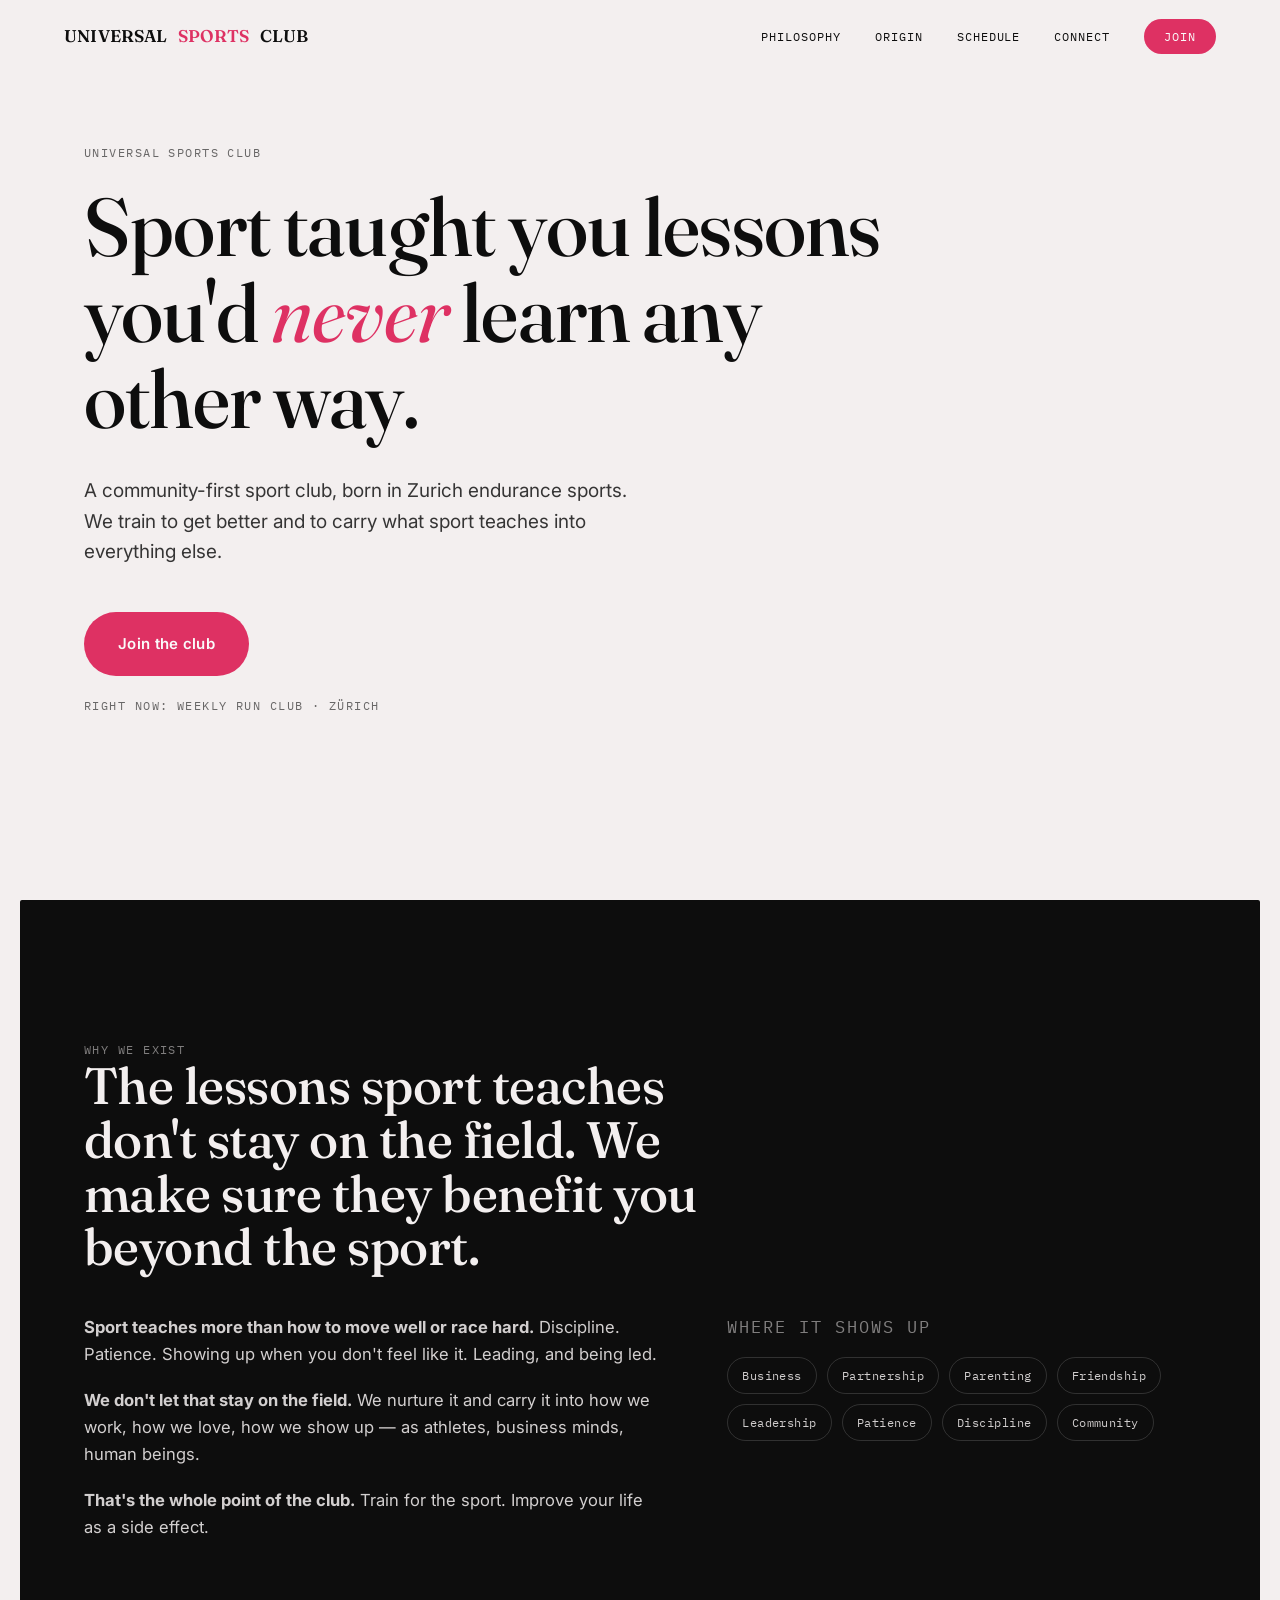
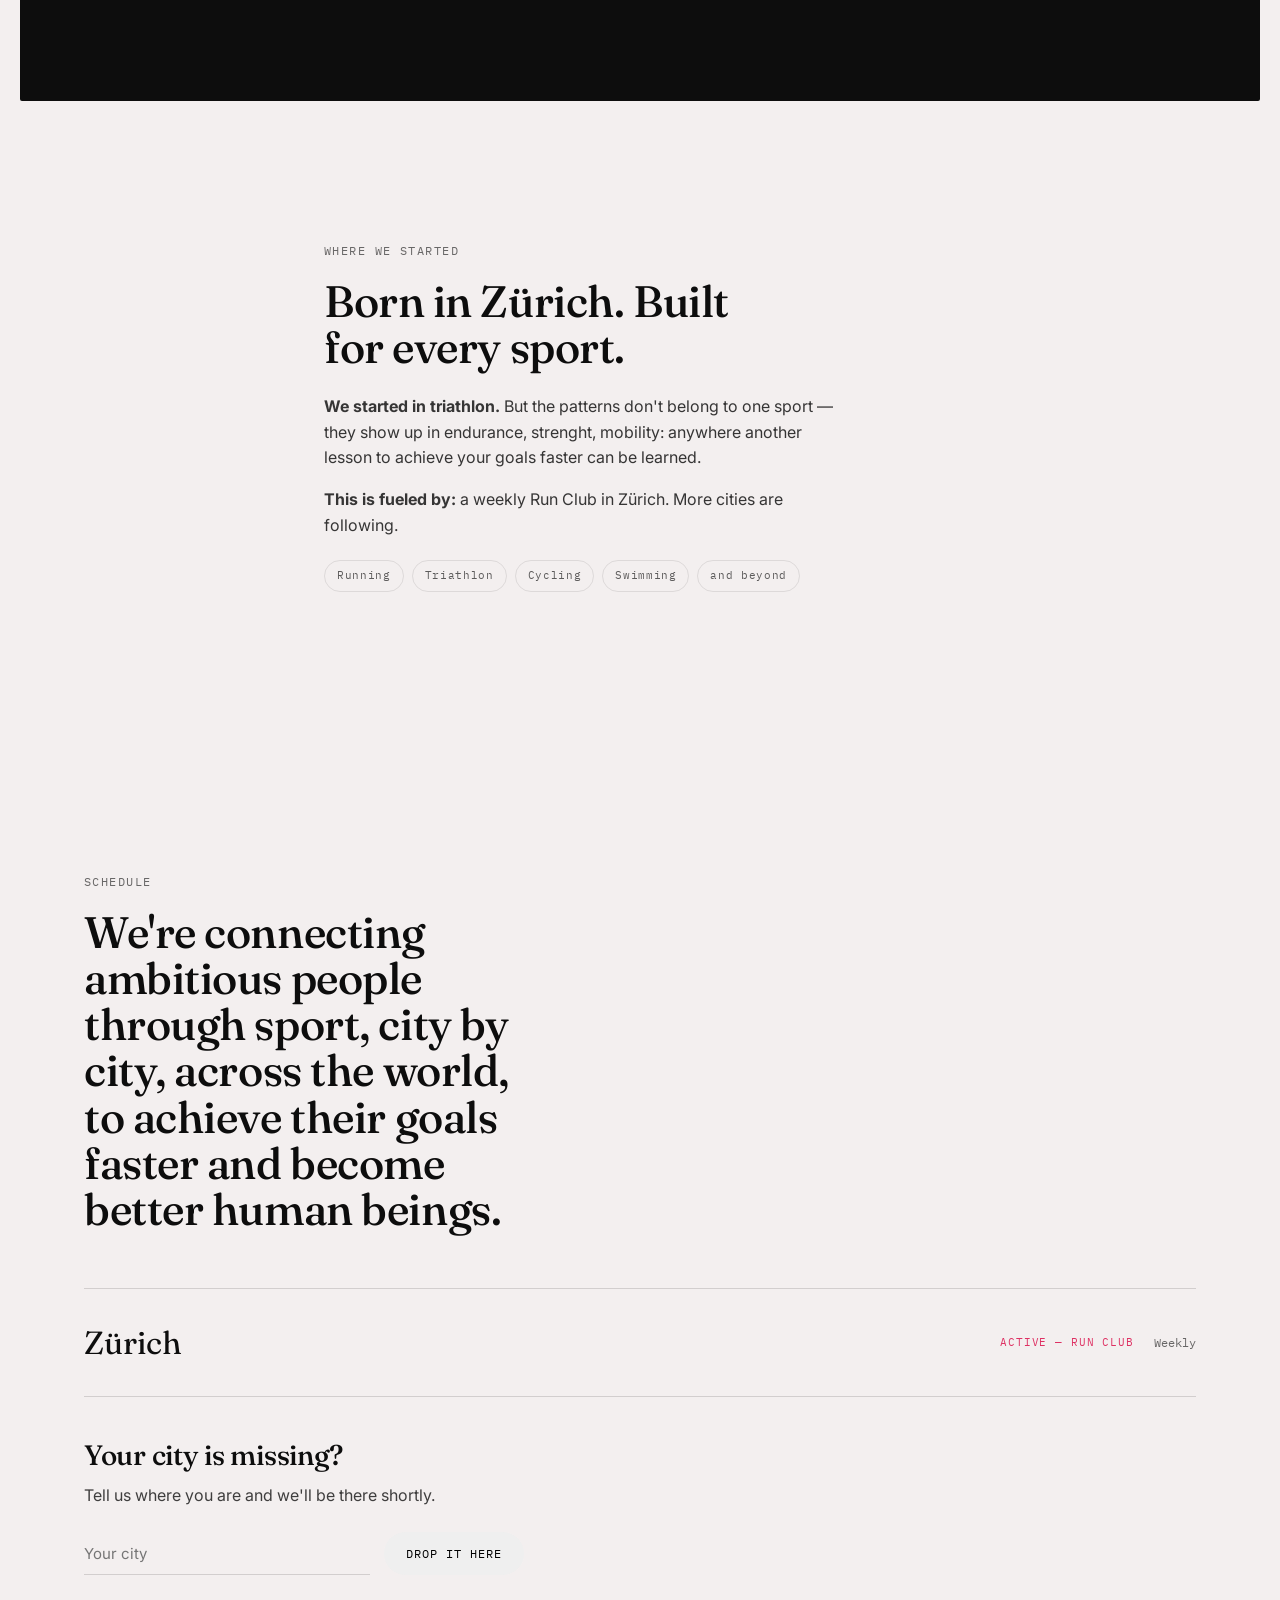
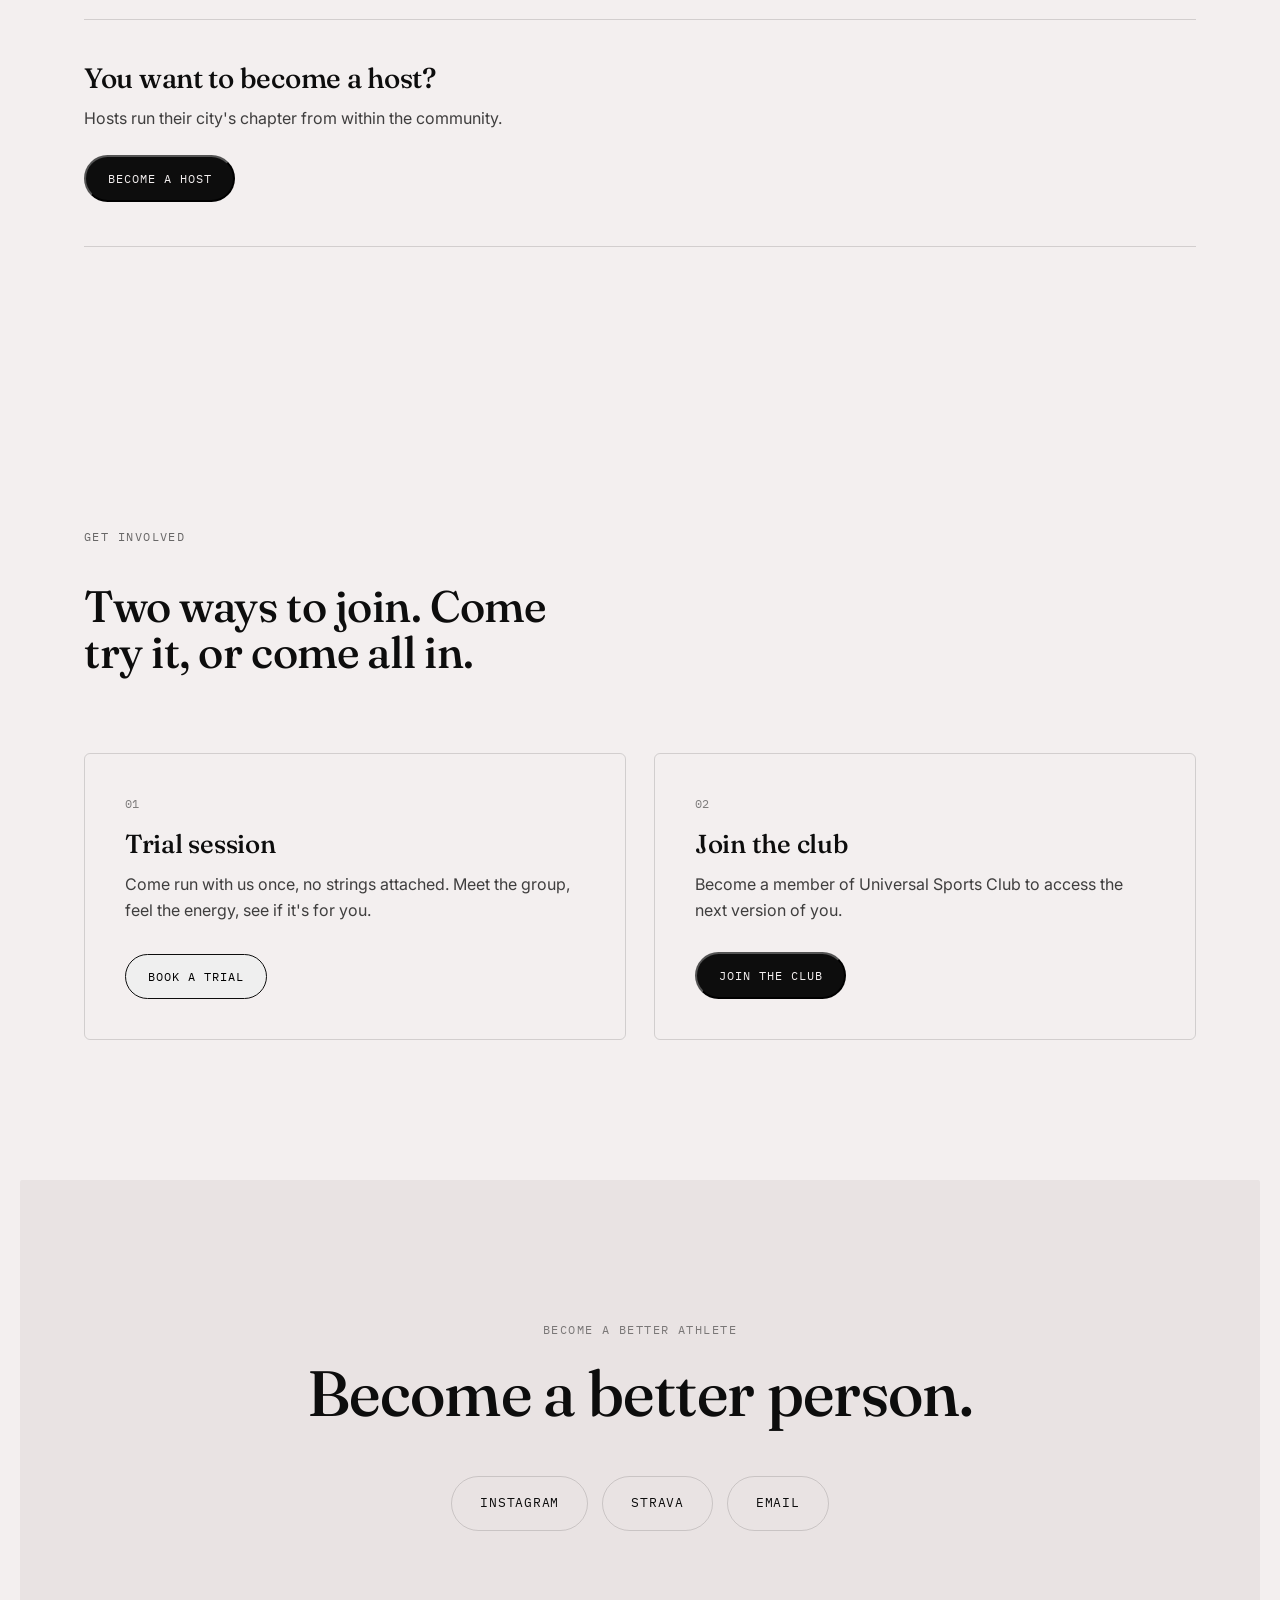
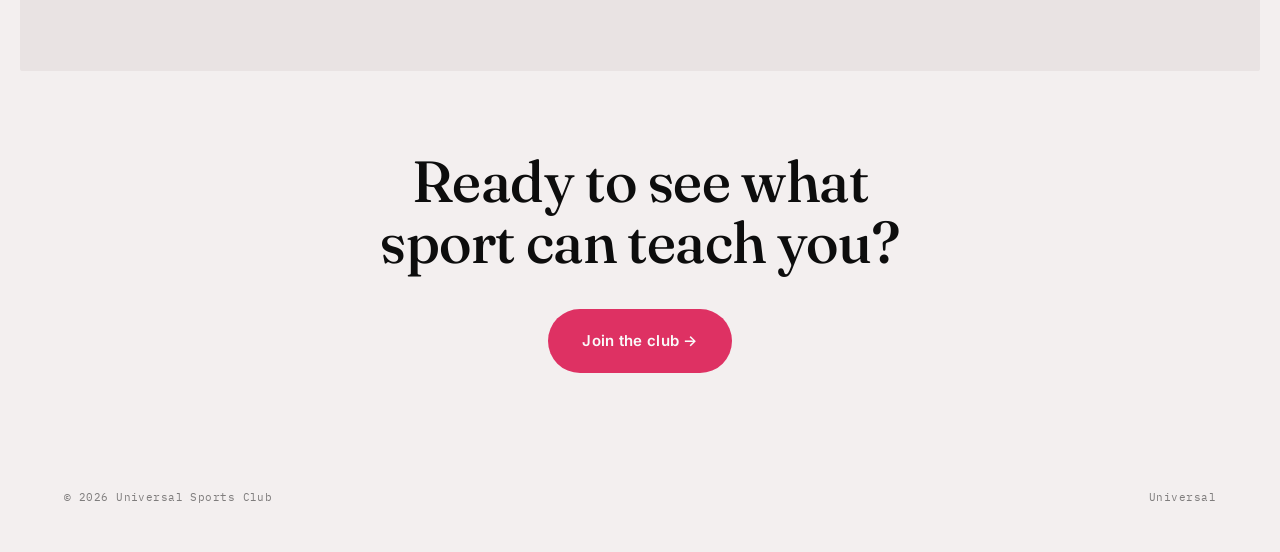
==== index.html @ 877d2042 "Update index.html" ====
<!DOCTYPE html>
<html lang="en">
<head>
<meta charset="UTF-8">
<meta name="viewport" content="width=device-width, initial-scale=1.0">
<title>Universal Sports Club</title>
<meta name="description" content="Universal Sports Club is a community-first sport club to harness the lessons we've learned through sports, which are applicable for every area of life. We're here to honour, nurture and share them.">
<link rel="preconnect" href="https://fonts.googleapis.com">
<link rel="preconnect" href="https://fonts.gstatic.com" crossorigin>
<link href="https://fonts.googleapis.com/css2?family=Fraunces:ital,opsz,wght@0,9..144,300;0,9..144,500;0,9..144,600;1,9..144,400;1,9..144,500&family=Inter:wght@400;500;600&family=IBM+Plex+Mono:wght@400;500&display=swap" rel="stylesheet">
<style>
  :root{
    --ink:#0D0D0D;
    --paper:#F3EFEF;
    --paper-alt:#E9E3E3;
    --ember:#DE3163;
    --moss:#0D0D0D;
    --line:rgba(13,13,13,0.14);
    --line-on-ink:rgba(250,250,250,0.18);
  }
  *{box-sizing:border-box; margin:0; padding:0;}
  html{scroll-behavior:smooth;}
  body{
    background:var(--paper);
    color:var(--ink);
    font-family:'Inter',sans-serif;
    font-size:16px;
    line-height:1.6;
    -webkit-font-smoothing:antialiased;
    overflow-x:hidden;
  }
  a{color:inherit; text-decoration:none;}
  .eyebrow{
    font-family:'IBM Plex Mono',monospace;
    font-size:12px;
    letter-spacing:0.12em;
    text-transform:uppercase;
    opacity:0.6;
  }
  h1,h2,h3{
    font-family:'Fraunces',serif;
    font-weight:500;
    line-height:1.05;
    letter-spacing:-0.01em;
  }
  em{font-style:italic; font-weight:400; color:var(--ember);}

  /* ---------- nav ---------- */
  header{
    position:fixed; top:0; left:0; right:0;
    z-index:50;
    display:flex; justify-content:space-between; align-items:center;
    padding:22px 5vw;
    transition:background 0.3s ease, border-color 0.3s ease, transform 0.35s ease;
  }
  header.scrolled{
    background:rgba(243,239,239,0.86);
    backdrop-filter:blur(8px);
    border-bottom:1px solid var(--line);
  }
  header.hide{
    transform:translateY(-110%);
  }
  .logo{
    font-family:'Fraunces',serif;
    font-weight:600;
    font-size:17px;
    letter-spacing:0.01em;
    display:flex; align-items:center; gap:10px;
  }
  .logo span{color:var(--ember);}
  nav ul{
    list-style:none;
    display:flex;
    align-items:center;
    gap:34px;
  }
  nav a{
    font-family:'IBM Plex Mono',monospace;
    font-size:12px;
    letter-spacing:0.08em;
    text-transform:uppercase;
    position:relative;
  }
  nav a::after{
    content:'';
    position:absolute; left:0; bottom:-4px;
    width:0; height:1px;
    background:var(--ink);
    transition:width 0.25s ease;
  }
  nav a:hover::after{width:100%;}
  nav a.nav-cta{
    background:var(--ember);
    color:#FAFAFA;
    padding:10px 20px;
    border-radius:100px;
    transition:background 0.2s ease;
  }
  nav a.nav-cta::after{display:none;}
  nav a.nav-cta:hover{background:#C22553;}
  .nav-toggle{display:none;}

  section{
    position:relative;
    z-index:1;
    padding:140px 5vw;
    max-width:1240px;
    margin:0 auto;
  }

  /* ---------- hero ---------- */
  #hero{
    min-height:100svh;
    display:flex; flex-direction:column; justify-content:center;
    padding-top:120px;
  }
  #hero .eyebrow{margin-bottom:22px;}
  #hero h1{
    font-size:clamp(38px, 6.4vw, 96px);
    max-width:16ch;
  }
  #hero .lede{
    margin-top:34px;
    max-width:46ch;
    font-size:clamp(16px,1.6vw,19px);
    opacity:0.82;
  }
  .scroll-cue{
    margin-top:80px;
    display:flex; align-items:center; gap:12px;
  }
  .scroll-cue .line{
    width:40px; height:1px; background:var(--ink); opacity:0.4;
    animation:pulse-line 2.4s ease-in-out infinite;
  }
  @keyframes pulse-line{
    0%,100%{transform:scaleX(1); opacity:0.4;}
    50%{transform:scaleX(1.4); opacity:0.9;}
  }

  /* ---------- reveal ---------- */
  .reveal{
    opacity:0; transform:translateY(24px);
    transition:opacity 0.8s ease, transform 0.8s ease;
  }
  .reveal.in{opacity:1; transform:translateY(0);}

  /* ---------- manifesto ---------- */
  #manifesto{
    background:var(--ink);
    color:var(--paper);
    border-radius:2px;
  }
  #manifesto .eyebrow{color:var(--paper); opacity:0.5;}
  #manifesto h2{
    font-size:clamp(28px,4vw,52px);
    max-width:20ch;
    margin-bottom:40px;
  }
  .manifesto-grid{
    display:grid;
    grid-template-columns:1.1fr 0.9fr;
    gap:70px;
    align-items:start;
  }
  .manifesto-grid p{
    font-size:clamp(15px,1.3vw,17px);
    opacity:0.86;
    margin-bottom:20px;
  }
  .life-areas{
    display:flex; flex-wrap:wrap; gap:10px;
    margin-top:8px;
  }
  .life-areas span{
    font-family:'IBM Plex Mono',monospace;
    font-size:12px;
    letter-spacing:0.04em;
    padding:8px 14px;
    border:1px solid var(--line-on-ink);
    border-radius:100px;
    opacity:0.85;
  }

  /* ---------- origin ---------- */
  #origin{
    max-width:760px;
  }
  #origin h2{font-size:clamp(26px,3.6vw,44px); margin-bottom:24px; max-width:14ch;}
  #origin p{max-width:52ch; opacity:0.82; margin-bottom:16px;}
  .sport-tags{display:flex; flex-wrap:wrap; gap:8px; margin-top:22px;}
  .sport-tags span{
    font-family:'IBM Plex Mono',monospace;
    font-size:11px; letter-spacing:0.06em;
    padding:6px 12px; border:1px solid var(--line); border-radius:100px;
    opacity:0.65;
  }

  /* ---------- schedule ---------- */
  #schedule .eyebrow{margin-bottom:18px;}
  #schedule h2{font-size:clamp(26px,3.6vw,44px); margin-bottom:56px; max-width:16ch;}
  .city-row{
    display:grid;
    grid-template-columns:1fr auto auto;
    gap:20px;
    align-items:center;
    padding:28px 0;
    border-top:1px solid var(--line);
  }
  .city-row:last-child{border-bottom:1px solid var(--line);}
  .city-row .city{
    font-family:'Fraunces',serif;
    font-size:clamp(22px,2.6vw,32px);
  }
  .city-row .status{
    font-family:'IBM Plex Mono',monospace;
    font-size:11px; letter-spacing:0.08em; text-transform:uppercase;
  }
  .city-row.active .status{color:var(--ember);}
  .city-row.upcoming{opacity:0.4;}
  .city-row .meta{
    font-family:'IBM Plex Mono',monospace;
    font-size:12px;
    text-align:right;
    opacity:0.6;
  }

  .schedule-block{
    padding:44px 0;
    border-top:1px solid var(--line);
  }
  .schedule-block:last-child{border-bottom:1px solid var(--line);}
  .schedule-block h3{
    font-size:clamp(20px,2.4vw,28px);
    margin-bottom:12px;
    font-weight:500;
  }
  .schedule-block p{opacity:0.78; max-width:52ch; margin-bottom:24px;}
  .inline-form{
    display:flex; gap:14px; max-width:440px;
  }
  .inline-form input{
    flex:1;
    background:transparent;
    border:none; border-bottom:1px solid var(--line);
    padding:10px 0;
    font-family:'Inter',sans-serif; font-size:15px;
    color:var(--ink);
  }
  .inline-form input:focus{outline:none; border-color:var(--ember);}
  .inline-form button{border:none; cursor:pointer; flex-shrink:0;}

  /* ---------- join ---------- */
  #join{
    display:grid;
    grid-template-columns:1fr 1fr;
    gap:28px;
  }
  #join .eyebrow{grid-column:1/-1; margin-bottom:8px;}
  #join h2{grid-column:1/-1; font-size:clamp(26px,3.6vw,44px); margin-bottom:50px; max-width:18ch;}
  .join-card{
    border:1px solid var(--line);
    border-radius:6px;
    padding:40px;
    display:flex; flex-direction:column;
    transition:border-color 0.25s ease, transform 0.25s ease;
  }
  .join-card:hover{border-color:var(--ink); transform:translateY(-4px);}
  .join-card .num{font-family:'IBM Plex Mono',monospace; font-size:12px; opacity:0.5; margin-bottom:18px;}
  .join-card h3{font-size:26px; margin-bottom:14px;}
  .join-card p{opacity:0.78; margin-bottom:28px; flex-grow:1;}
  .btn{
    display:inline-flex; align-items:center; gap:10px;
    font-family:'IBM Plex Mono',monospace; font-size:12px;
    letter-spacing:0.08em; text-transform:uppercase;
    padding:14px 22px; border-radius:100px;
    width:fit-content;
    transition:gap 0.25s ease, background 0.25s ease, color 0.25s ease;
  }
  .btn-solid{background:var(--ink); color:var(--paper);}
  .btn-solid:hover{gap:16px; background:var(--ember); color:var(--paper);}
  .btn-outline{border:1px solid var(--ink);}
  .btn-outline:hover{gap:16px; background:var(--ink); color:var(--paper);}

  .btn-hero{
    display:inline-flex; align-items:center; gap:12px;
    background:var(--ember); color:#FAFAFA;
    font-family:'Inter',sans-serif; font-weight:600;
    font-size:15px; letter-spacing:0.02em;
    padding:20px 34px; border-radius:100px;
    width:fit-content;
    transition:gap 0.25s ease, background 0.25s ease, transform 0.15s ease;
  }
  .btn-hero:hover{gap:18px; background:#C22553; transform:translateY(-2px);}

  /* form */
  #trial-form, #member-form, #host-form{
    display:none;
    margin-top:60px;
    padding-top:48px;
    border-top:1px solid var(--line);
  }
  #trial-form.open, #member-form.open, #host-form.open{display:block;}
  .form-grid{
    display:grid;
    grid-template-columns:1fr 1fr;
    gap:20px;
    max-width:640px;
  }
  .form-grid label{grid-column:1/-1; display:flex; flex-direction:column; gap:8px;}
  .form-grid label.full{grid-column:1/-1;}
  .form-grid span{font-family:'IBM Plex Mono',monospace; font-size:11px; letter-spacing:0.06em; text-transform:uppercase; opacity:0.6;}
  .form-grid input, .form-grid select, .form-grid textarea{
    background:transparent;
    border:none; border-bottom:1px solid var(--line);
    padding:10px 0;
    font-family:'Inter',sans-serif; font-size:15px;
    color:var(--ink);
  }
  .form-grid input:focus, .form-grid select:focus, .form-grid textarea:focus{
    outline:none; border-color:var(--ember);
  }
  .form-grid button{margin-top:12px; border:none; cursor:pointer;}
  .form-note{margin-top:20px; font-size:13px; opacity:0.6;}

  /* ---------- connect ---------- */
  #connect{
    background:var(--paper-alt);
    color:var(--ink);
    text-align:center;
    border-radius:2px;
  }
  #connect .eyebrow{color:var(--ink); opacity:0.5;}
  #connect h2{
    font-size:clamp(30px,5vw,64px);
    margin:20px 0 50px;
  }
  .connect-links{
    display:flex; justify-content:center; flex-wrap:wrap; gap:14px;
  }
  .connect-links a{
    font-family:'IBM Plex Mono',monospace;
    font-size:13px; letter-spacing:0.06em; text-transform:uppercase;
    padding:16px 28px;
    border:1px solid var(--line);
    border-radius:100px;
    transition:background 0.25s ease, border-color 0.25s ease, color 0.25s ease;
  }
  .connect-links a:hover{background:var(--ink); color:var(--paper); border-color:var(--ink);}

  footer{
    padding:36px 5vw 46px;
    display:flex; justify-content:space-between; align-items:center;
    font-family:'IBM Plex Mono',monospace;
    font-size:11px; letter-spacing:0.04em; opacity:0.5;
    position:relative; z-index:1;
  }

  @media (max-width:860px){
    .manifesto-grid, #origin, #join{grid-template-columns:1fr;}
    #origin{gap:40px;}
    nav ul{gap:20px;}
    .form-grid{grid-template-columns:1fr;}
    .city-row{grid-template-columns:1fr; gap:6px; text-align:left;}
    .city-row .meta{text-align:left;}
  }
  @media (max-width:640px){
    nav ul{display:none;}
  }

  @media (prefers-reduced-motion: reduce){
    html{scroll-behavior:auto;}
    .reveal{transition:none; opacity:1; transform:none;}
    .scroll-cue .line{animation:none;}
  }
</style>
</head>
<body>

<header id="site-header">
  <div class="logo">UNIVERSAL <span>SPORTS</span> CLUB</div>
  <nav>
    <ul>
      <li><a href="#manifesto">Philosophy</a></li>
      <li><a href="#origin">Origin</a></li>
      <li><a href="#schedule">Schedule</a></li>
      <li><a href="#connect">Connect</a></li>
      <li><a href="#join" class="nav-cta">Join</a></li>
    </ul>
  </nav>
</header>

<section id="hero">
  <div class="eyebrow">Universal Sports Club</div>
  <h1>Sport taught you lessons you'd <em>never</em> learn any other way.</h1>
  <p class="lede">A community-first sport club, born in Zurich endurance sports. We train to get better and to carry what sport teaches into everything else.</p>
  <a href="#join" class="btn-hero" style="margin-top:44px;">Join the club</a>
  <div class="eyebrow" style="margin-top:20px;">Right now: weekly Run Club · Zürich</div>
</section>

<section id="manifesto" class="reveal">
  <div class="eyebrow">Why we exist</div>
  <h2>The lessons sport teaches don't stay on the field. We make sure they benefit you beyond the sport.</h2>
  <div class="manifesto-grid">
    <div>
      <p><strong>Sport teaches more than how to move well or race hard.</strong> Discipline. Patience. Showing up when you don't feel like it. Leading, and being led.</p>
      <p><strong>We don't let that stay on the field.</strong> We nurture it and carry it into how we work, how we love, how we show up — as athletes, business minds, human beings.</p>
      <p><strong>That's the whole point of the club.</strong> Train for the sport. Improve your life as a side effect.</p>
    </div>
    <div>
      <p class="eyebrow" style="margin-bottom:16px; opacity:0.5;">Where it shows up</p>
      <div class="life-areas">
        <span>Business</span>
        <span>Partnership</span>
        <span>Parenting</span>
        <span>Friendship</span>
        <span>Leadership</span>
        <span>Patience</span>
        <span>Discipline</span>
        <span>Community</span>
      </div>
    </div>
  </div>
</section>

<section id="origin" class="reveal">
  <div class="eyebrow" style="margin-bottom:18px;">Where we started</div>
  <h2>Born in Zürich. Built for every sport.</h2>
  <p><strong>We started in triathlon.</strong> But the patterns don't belong to one sport — they show up in endurance, strenght, mobility: anywhere another lesson to achieve your goals faster can be learned.</p>
  <p><strong>This is fueled by:</strong> a weekly Run Club in Zürich. More cities are following.</p>
  <div class="sport-tags">
    <span>Running</span>
    <span>Triathlon</span>
    <span>Cycling</span>
    <span>Swimming</span>
    <span>and beyond</span>
  </div>
</section>

<section id="schedule" class="reveal">
  <div class="eyebrow">Schedule</div>
  <h2>We're connecting ambitious people through sport, city by city, across the world, to achieve their goals faster and become better human beings.</h2>

  <div class="city-row active">
    <div class="city">Zürich</div>
    <div class="status">Active — Run Club</div>
    <div class="meta">Weekly</div>
  </div>

  <div class="schedule-block">
    <h3>Your city is missing?</h3>
    <p>Tell us where you are and we'll be there shortly.</p>
    <form class="inline-form" onsubmit="return handleCityRequest(event)">
      <input type="text" placeholder="Your city" required>
      <button class="btn btn-outline" type="submit">Drop it here</button>
    </form>
  </div>

  <div class="schedule-block">
    <h3>You want to become a host?</h3>
    <p>Hosts run their city's chapter from within the community.</p>
    <button class="btn btn-solid" onclick="toggleForm('host-form')" type="button">Become a host</button>
    <form id="host-form" class="form-grid" onsubmit="return handleSubmit(event,'host')">
      <label><span>Name</span><input type="text" required></label>
      <label><span>Email</span><input type="email" required></label>
      <label><span>City you'd host</span><input type="text" required></label>
      <label class="full"><span>Why you?</span><textarea rows="3"></textarea></label>
      <button class="btn btn-solid" type="submit">Submit application</button>
      <p class="form-note full">Apply for hosting, and we'll follow up directly with you.</p>
    </form>
  </div>
</section>

<section id="join" class="reveal">
  <div class="eyebrow">Get involved</div>
  <h2>Two ways to join. Come try it, or come all in.</h2>

  <div class="join-card">
    <div class="num">01</div>
    <h3>Trial session</h3>
    <p>Come run with us once, no strings attached. Meet the group, feel the energy, see if it's for you.</p>
    <button class="btn btn-outline" onclick="toggleForm('trial-form')" type="button">Book a trial</button>
  </div>

  <div class="join-card">
    <div class="num">02</div>
    <h3>Join the club</h3>
    <p>Become a member of Universal Sports Club to access the next version of you.</p>
    <button class="btn btn-solid" onclick="toggleForm('member-form')" type="button">Join the club</button>
  </div>

  <form id="trial-form" class="form-grid" onsubmit="return handleSubmit(event,'trial')">
    <label><span>Name</span><input type="text" required></label>
    <label><span>Email</span><input type="email" required></label>
    <label class="full"><span>Preferred day/time</span><input type="text" placeholder="e.g. Tuesday evening"></label>
    <button class="btn btn-solid" type="submit">Send</button>
    <p class="form-note full">We'll reply with the next available trial slot in your city.</p>
  </form>

  <form id="member-form" class="form-grid" onsubmit="return handleSubmit(event,'member')">
    <label><span>Name</span><input type="text" required></label>
    <label><span>Email</span><input type="email" required></label>
    <label><span>City</span><input type="text" value="Zürich"></label>
    <label><span>Main sport</span><input type="text" placeholder="Running, triathlon, ..."></label>
    <label class="full"><span>Why do you want to join?</span><textarea rows="3"></textarea></label>
    <button class="btn btn-solid" type="submit">Submit application</button>
    <p class="form-note full">Apply for a membership, and we'll follow up directly with you.</p>
  </form>
</section>

<section id="connect" class="reveal">
  <div class="eyebrow">Become a better athlete</div>
  <h2>Become a better person.</h2>
  <div class="connect-links">
    <a href="https://instagram.com/universalsports.club/" target="_blank" rel="noopener">Instagram</a>
    <a href="https://strava.app.link/ljltwpUB54b" target="_blank" rel="noopener">Strava</a>
    <a href="mailto:contact@universalsportsclub.com">Email</a>
  </div>
</section>

<section id="final-cta" class="reveal" style="text-align:center; padding-top:80px; padding-bottom:80px;">
  <h2 style="font-size:clamp(28px,4.6vw,58px); max-width:16ch; margin:0 auto 36px;">Ready to see what sport can teach you?</h2>
  <a href="#join" class="btn-hero">Join the club →</a>
</section>

<footer>
  <span>© 2026 Universal Sports Club</span>
  <span>Universal</span>
</footer>

<script>
  // header: background once scrolled, hide on scroll-down, reveal on scroll-up
  const header = document.getElementById('site-header');
  let lastY = window.scrollY;
  window.addEventListener('scroll', () => {
    const y = window.scrollY;
    header.classList.toggle('scrolled', y > 40);
    if(y > lastY && y > 120){
      header.classList.add('hide');
    } else {
      header.classList.remove('hide');
    }
    lastY = y;
  });

  // reveal on scroll
  const revealEls = document.querySelectorAll('.reveal');
  const io = new IntersectionObserver((entries) => {
    entries.forEach(e => { if(e.isIntersecting) e.target.classList.add('in'); });
  }, { threshold: 0.15 });
  revealEls.forEach(el => io.observe(el));

  // forms
  const allForms = ['trial-form', 'member-form', 'host-form'];
  function toggleForm(id){
    const el = document.getElementById(id);
    const wasOpen = el.classList.contains('open');
    allForms.forEach(fid => document.getElementById(fid).classList.remove('open'));
    if(!wasOpen){
      el.classList.add('open');
      el.scrollIntoView({behavior:'smooth', block:'center'});
    }
  }
  function handleSubmit(e, type){
    e.preventDefault();
    const messages = {
      trial: "Thanks — we'll be in touch about your trial session!",
      member: "Thanks — we'll review your application and follow up directly!",
      host: "Thanks — we'll review your host application and follow up directly!"
    };
    alert(messages[type]);
    e.target.reset();
    return false;
  }
  function handleCityRequest(e){
    e.preventDefault();
    alert("Thanks — we'll inform you once we're live in your city!");
    e.target.reset();
    return false;
  }
</script>

</body>
</html>
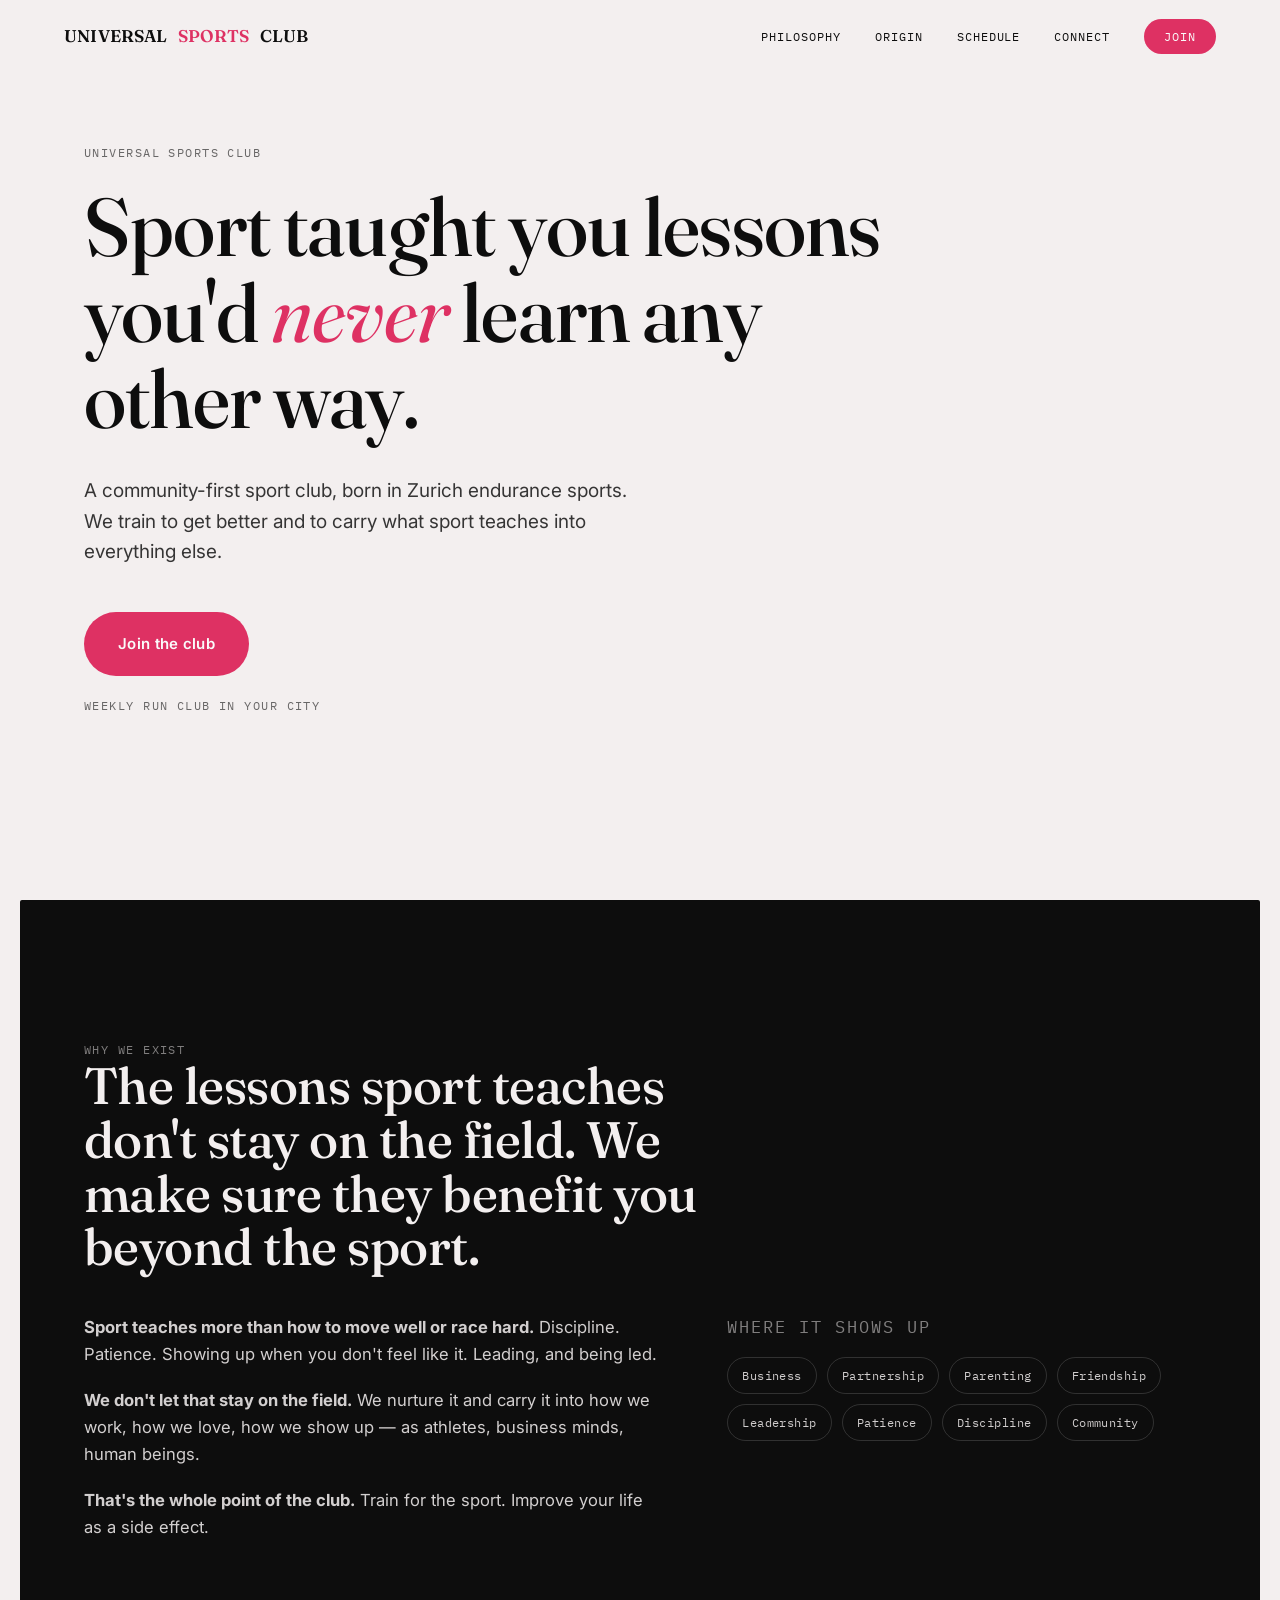
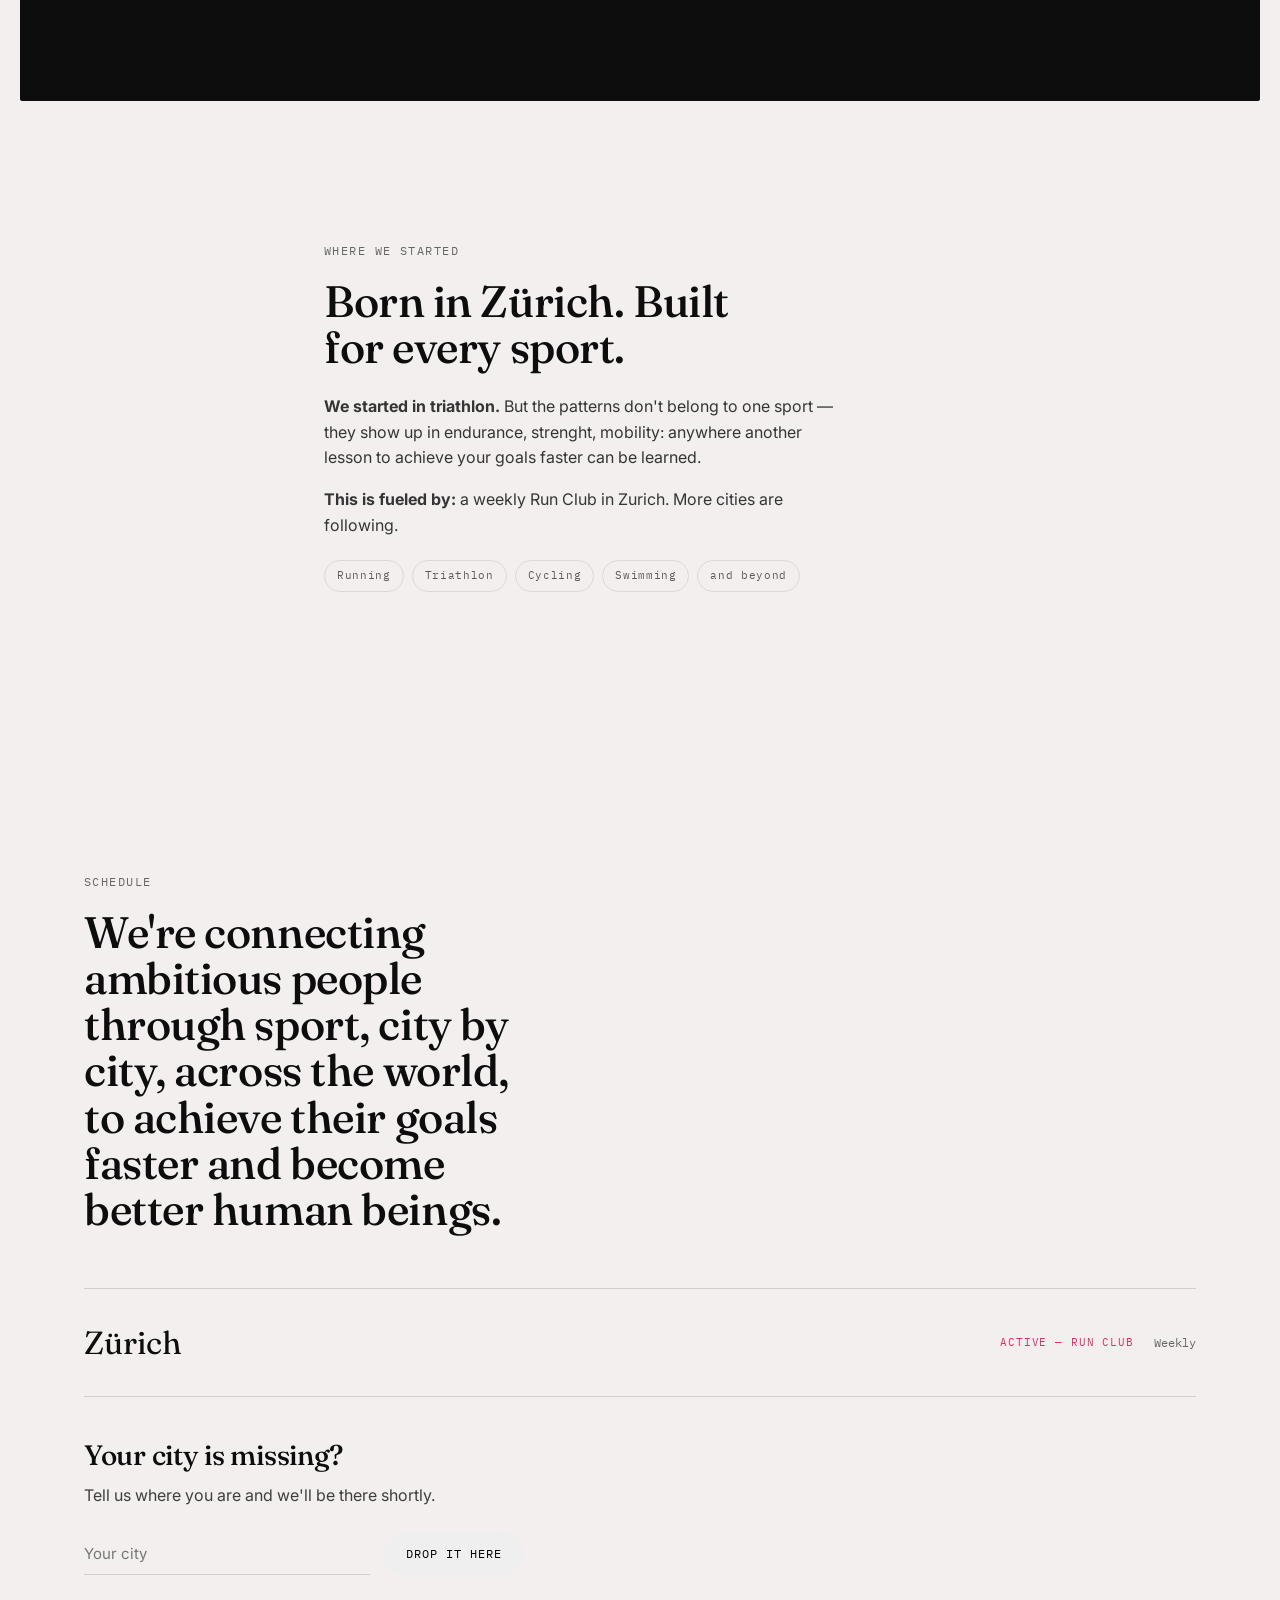
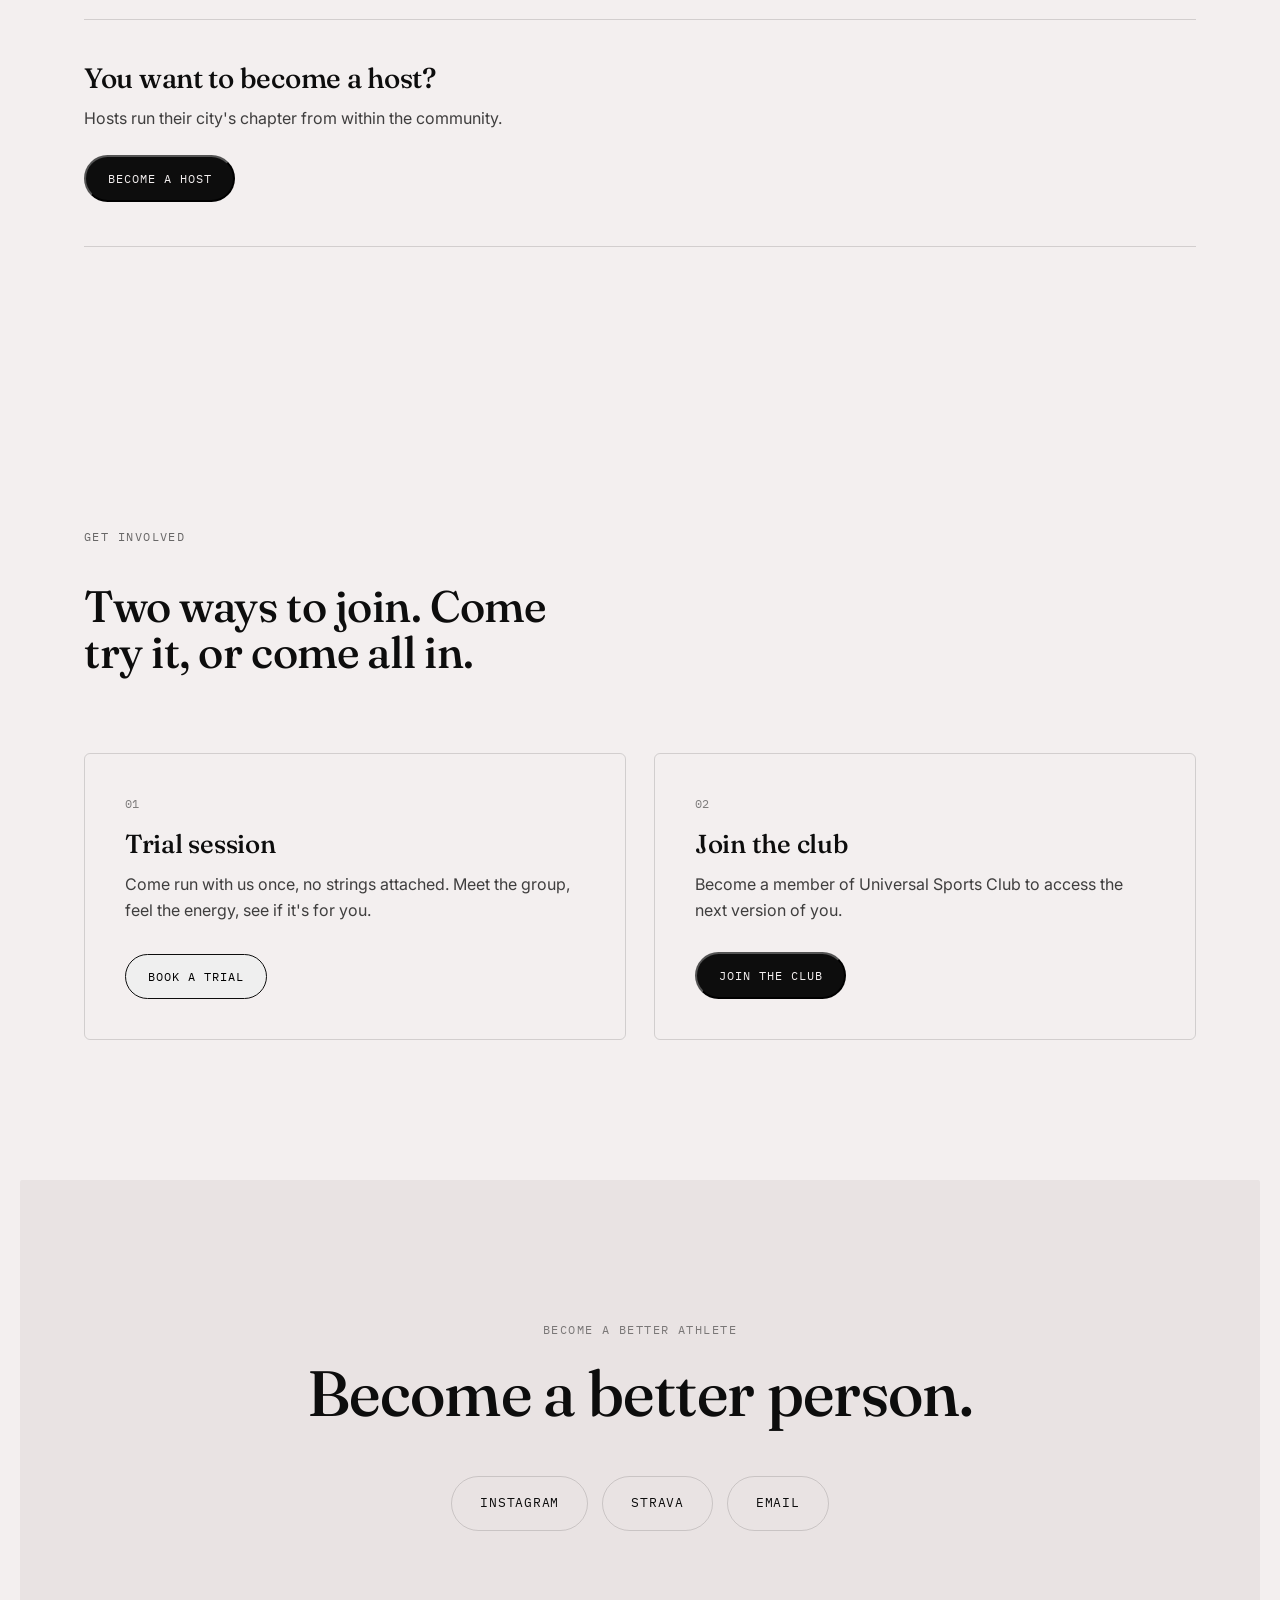
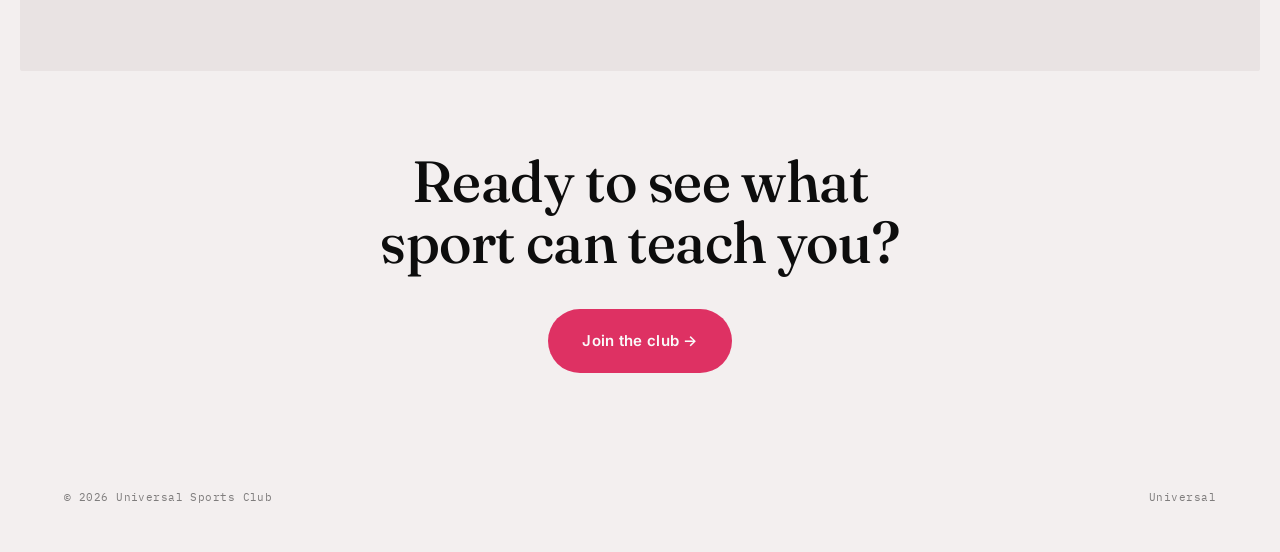
==== commit c0b3cf59: "Update index.html" ====
--- a/index.html
+++ b/index.html
@@ -396,7 +396,7 @@
   <h1>Sport taught you lessons you'd <em>never</em> learn any other way.</h1>
   <p class="lede">A community-first sport club, born in Zurich endurance sports. We train to get better and to carry what sport teaches into everything else.</p>
   <a href="#join" class="btn-hero" style="margin-top:44px;">Join the club</a>
-  <div class="eyebrow" style="margin-top:20px;">Right now: weekly Run Club · Zürich</div>
+  <div class="eyebrow" style="margin-top:20px;">Weekly Run Club in your city</div>
 </section>
 
 <section id="manifesto" class="reveal">
@@ -428,7 +428,7 @@
   <div class="eyebrow" style="margin-bottom:18px;">Where we started</div>
   <h2>Born in Zürich. Built for every sport.</h2>
   <p><strong>We started in triathlon.</strong> But the patterns don't belong to one sport — they show up in endurance, strenght, mobility: anywhere another lesson to achieve your goals faster can be learned.</p>
-  <p><strong>This is fueled by:</strong> a weekly Run Club in Zürich. More cities are following.</p>
+  <p><strong>This is fueled by:</strong> a weekly Run Club in Zurich. More cities are following.</p>
   <div class="sport-tags">
     <span>Running</span>
     <span>Triathlon</span>
@@ -501,7 +501,7 @@
   <form id="member-form" class="form-grid" onsubmit="return handleSubmit(event,'member')">
     <label><span>Name</span><input type="text" required></label>
     <label><span>Email</span><input type="email" required></label>
-    <label><span>City</span><input type="text" value="Zürich"></label>
+    <label><span>City</span><input type="text" value="Zurich"></label>
     <label><span>Main sport</span><input type="text" placeholder="Running, triathlon, ..."></label>
     <label class="full"><span>Why do you want to join?</span><textarea rows="3"></textarea></label>
     <button class="btn btn-solid" type="submit">Submit application</button>
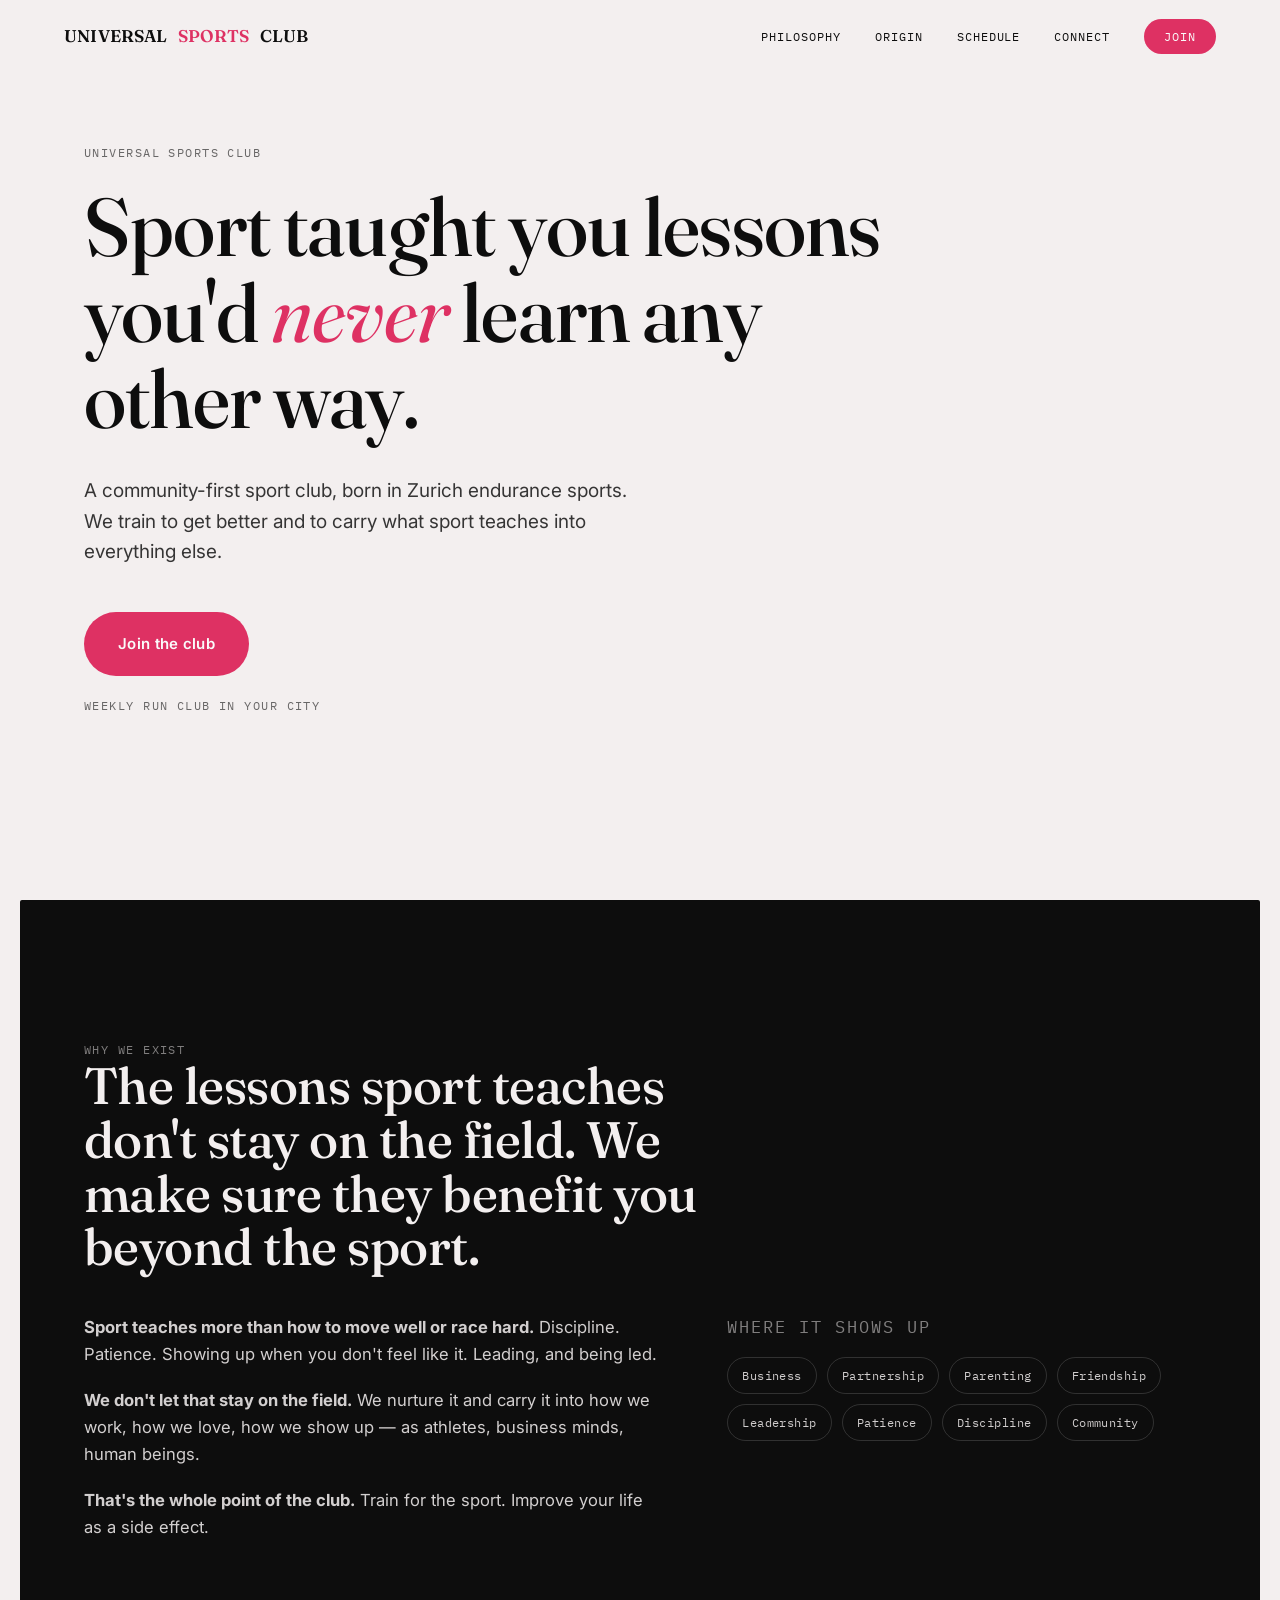
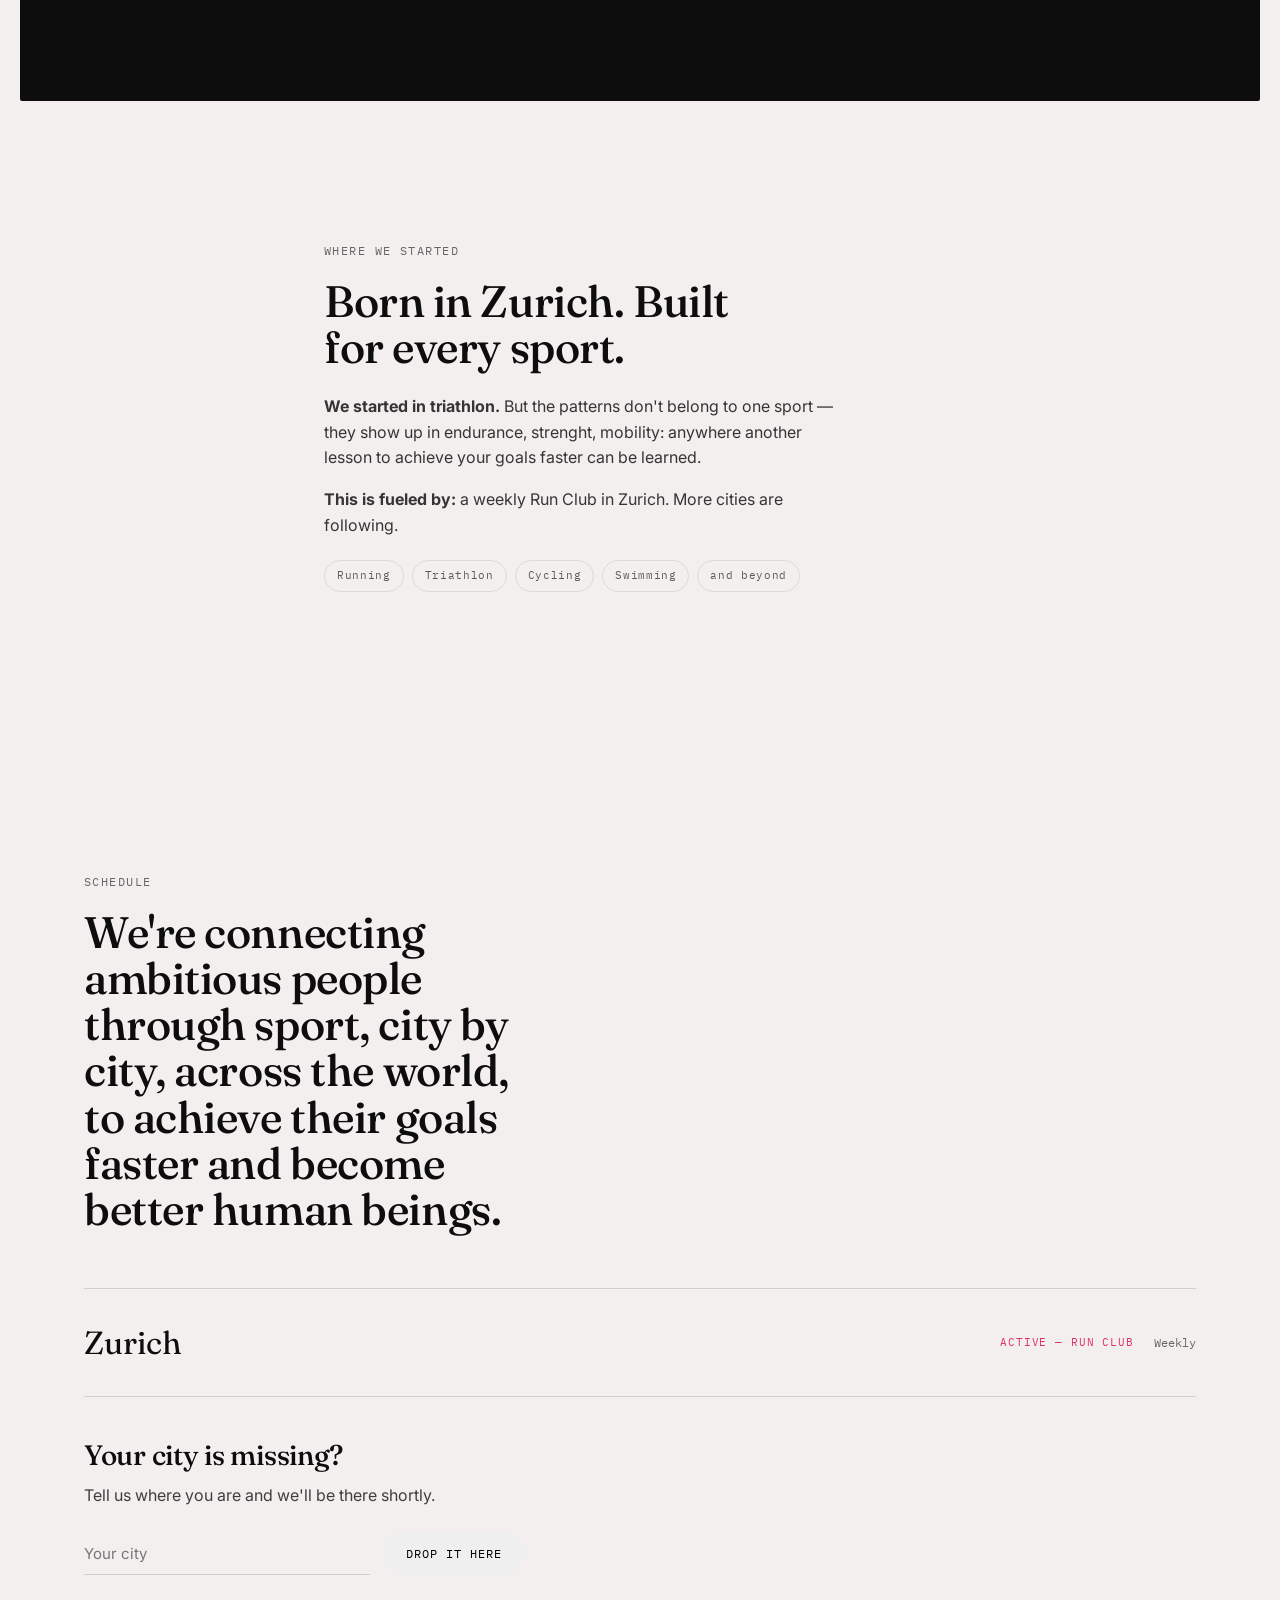
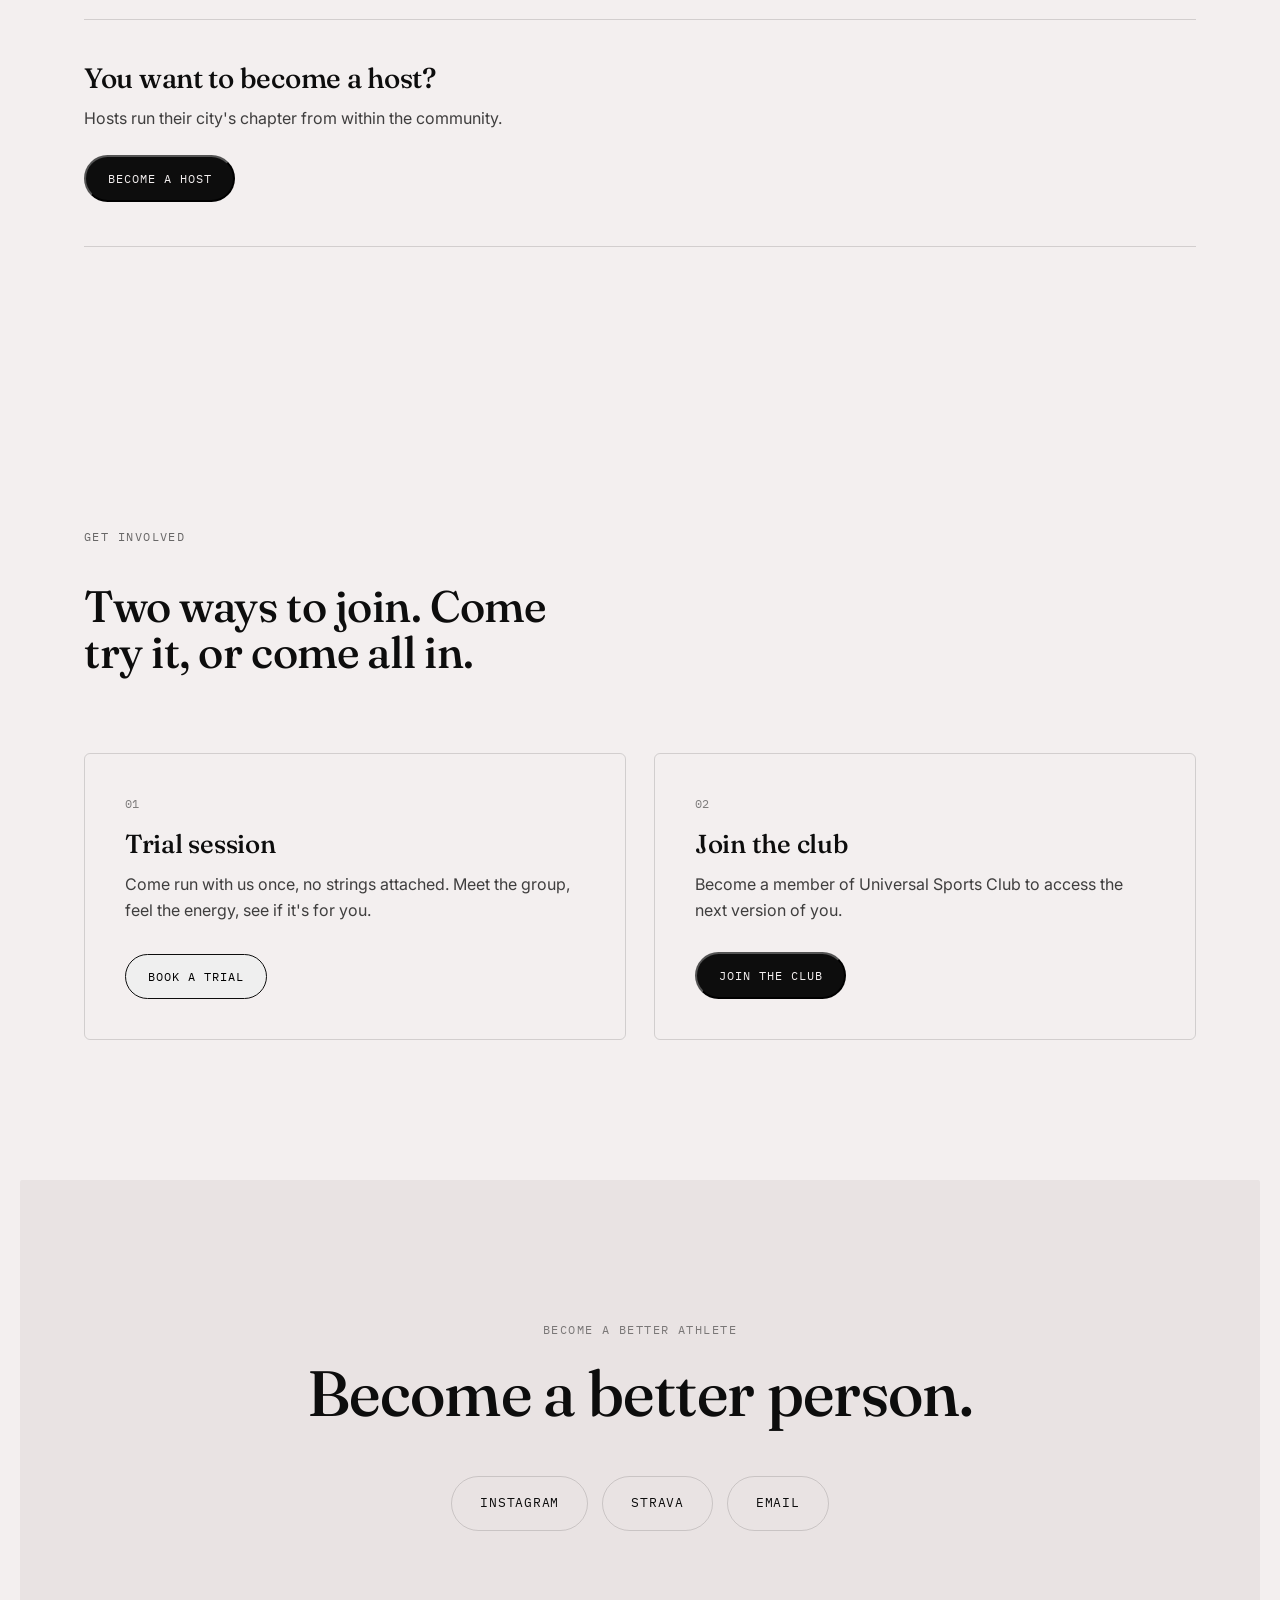
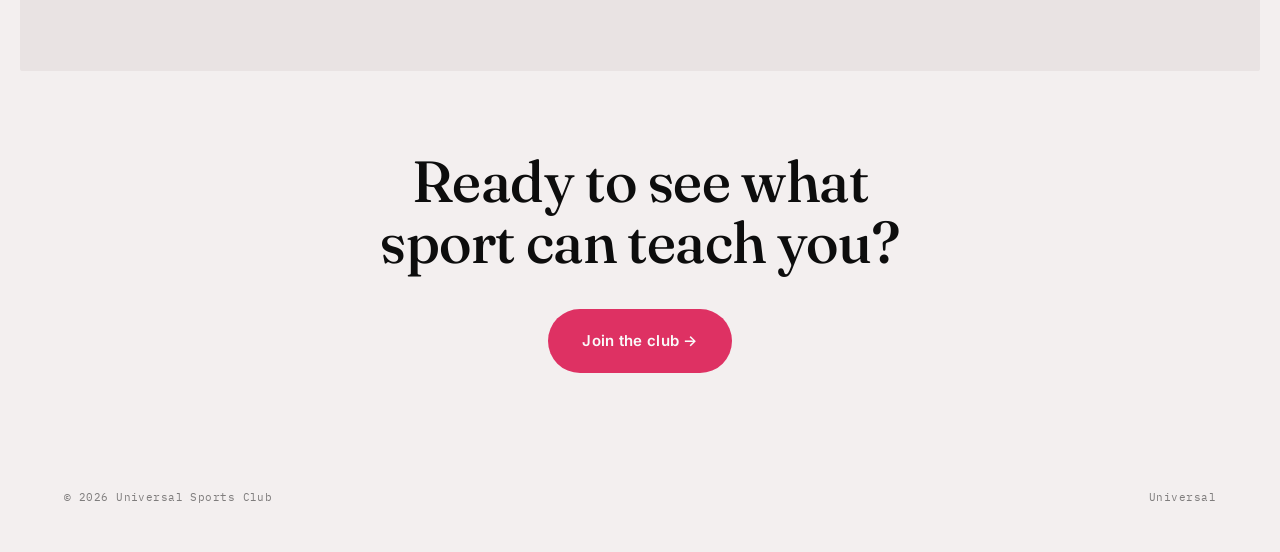
==== commit 657ac1a0: "Update index.html" ====
--- a/index.html
+++ b/index.html
@@ -426,7 +426,7 @@
 
 <section id="origin" class="reveal">
   <div class="eyebrow" style="margin-bottom:18px;">Where we started</div>
-  <h2>Born in Zürich. Built for every sport.</h2>
+  <h2>Born in Zurich. Built for every sport.</h2>
   <p><strong>We started in triathlon.</strong> But the patterns don't belong to one sport — they show up in endurance, strenght, mobility: anywhere another lesson to achieve your goals faster can be learned.</p>
   <p><strong>This is fueled by:</strong> a weekly Run Club in Zurich. More cities are following.</p>
   <div class="sport-tags">
@@ -443,7 +443,7 @@
   <h2>We're connecting ambitious people through sport, city by city, across the world, to achieve their goals faster and become better human beings.</h2>
 
   <div class="city-row active">
-    <div class="city">Zürich</div>
+    <div class="city">Zurich</div>
     <div class="status">Active — Run Club</div>
     <div class="meta">Weekly</div>
   </div>
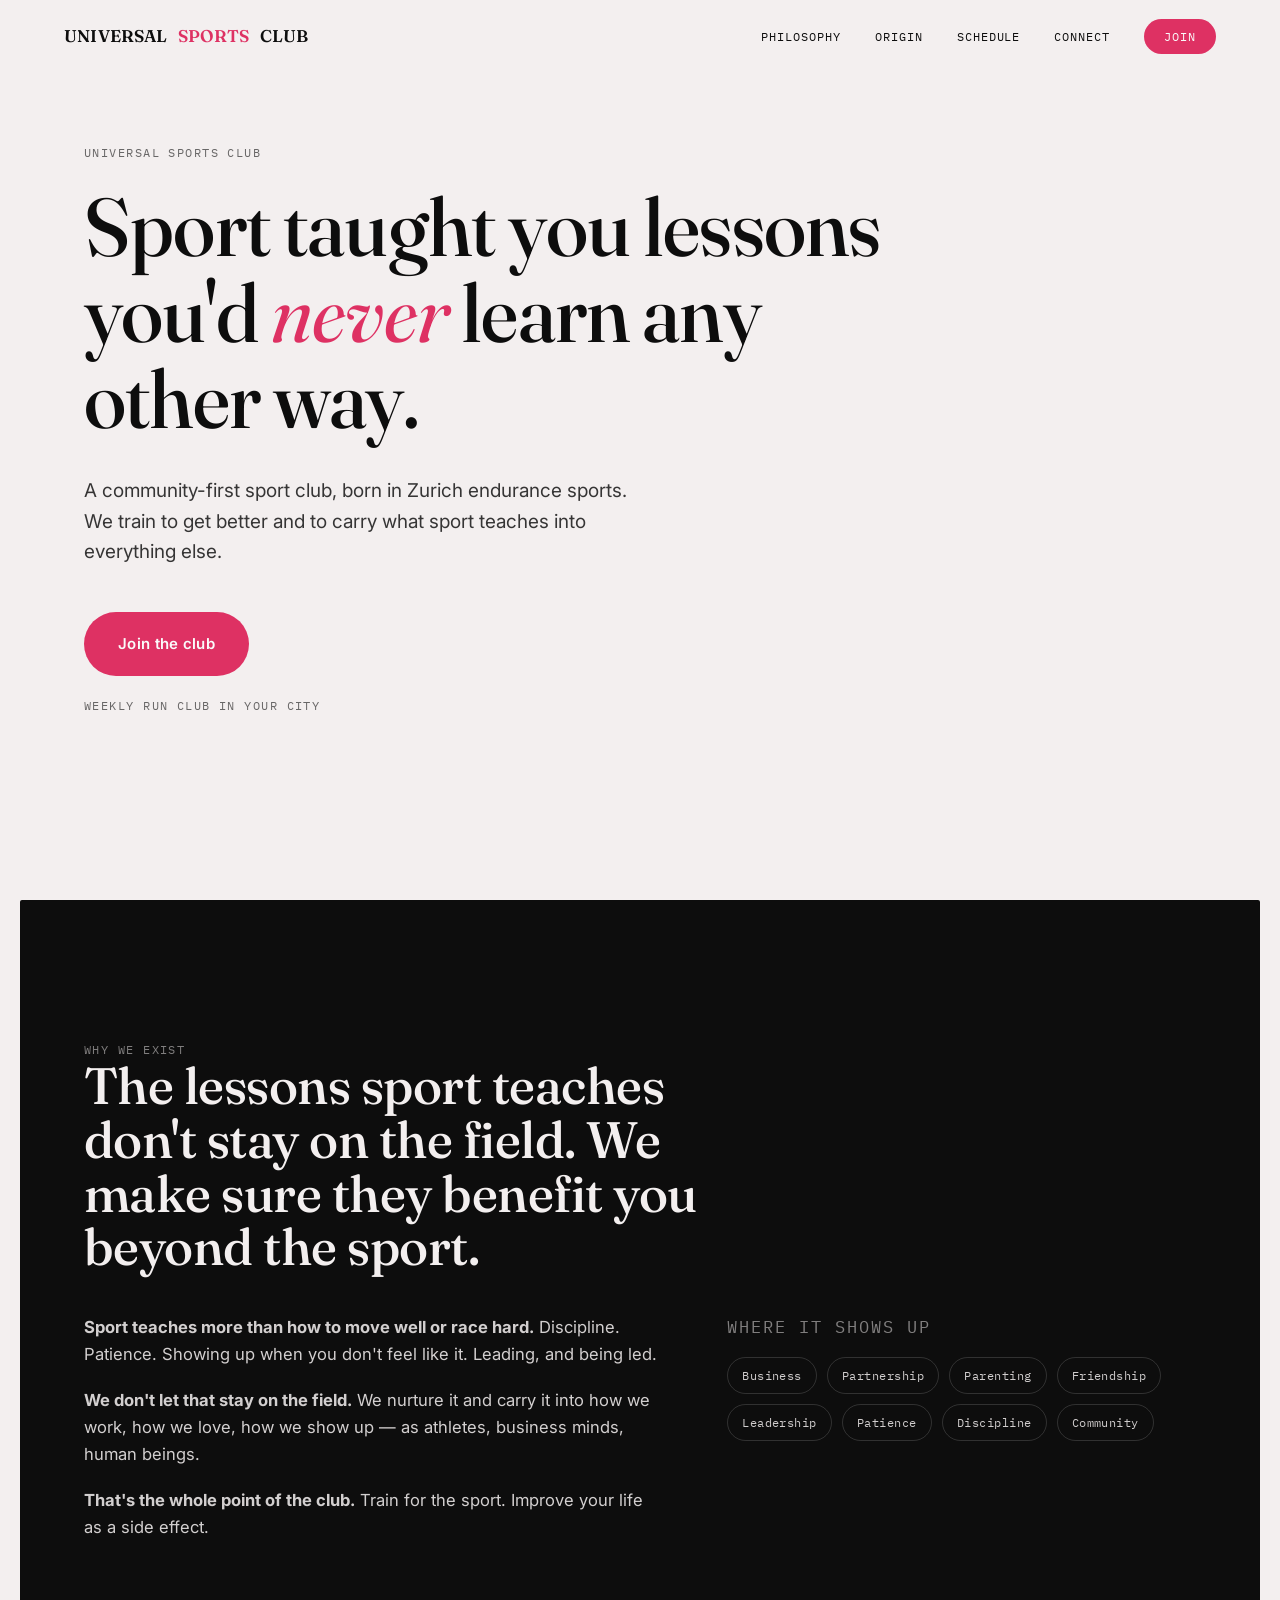
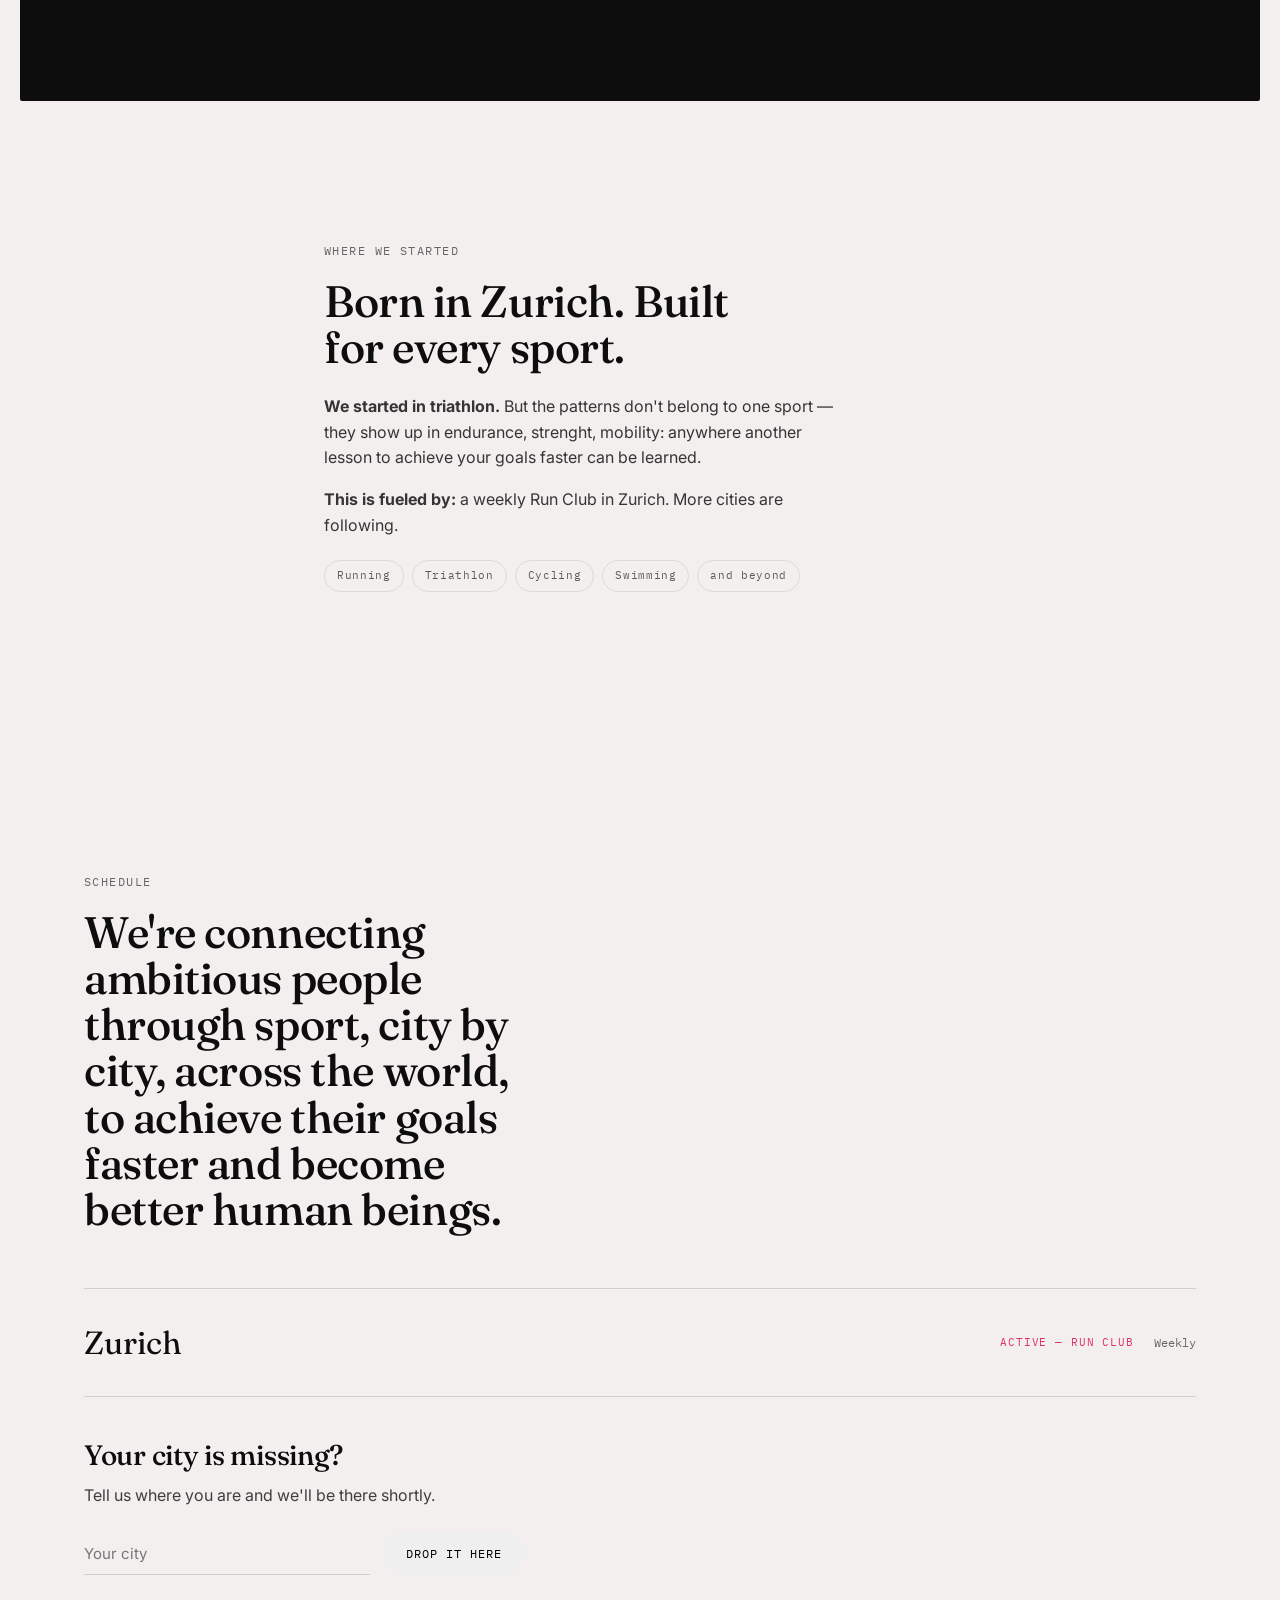
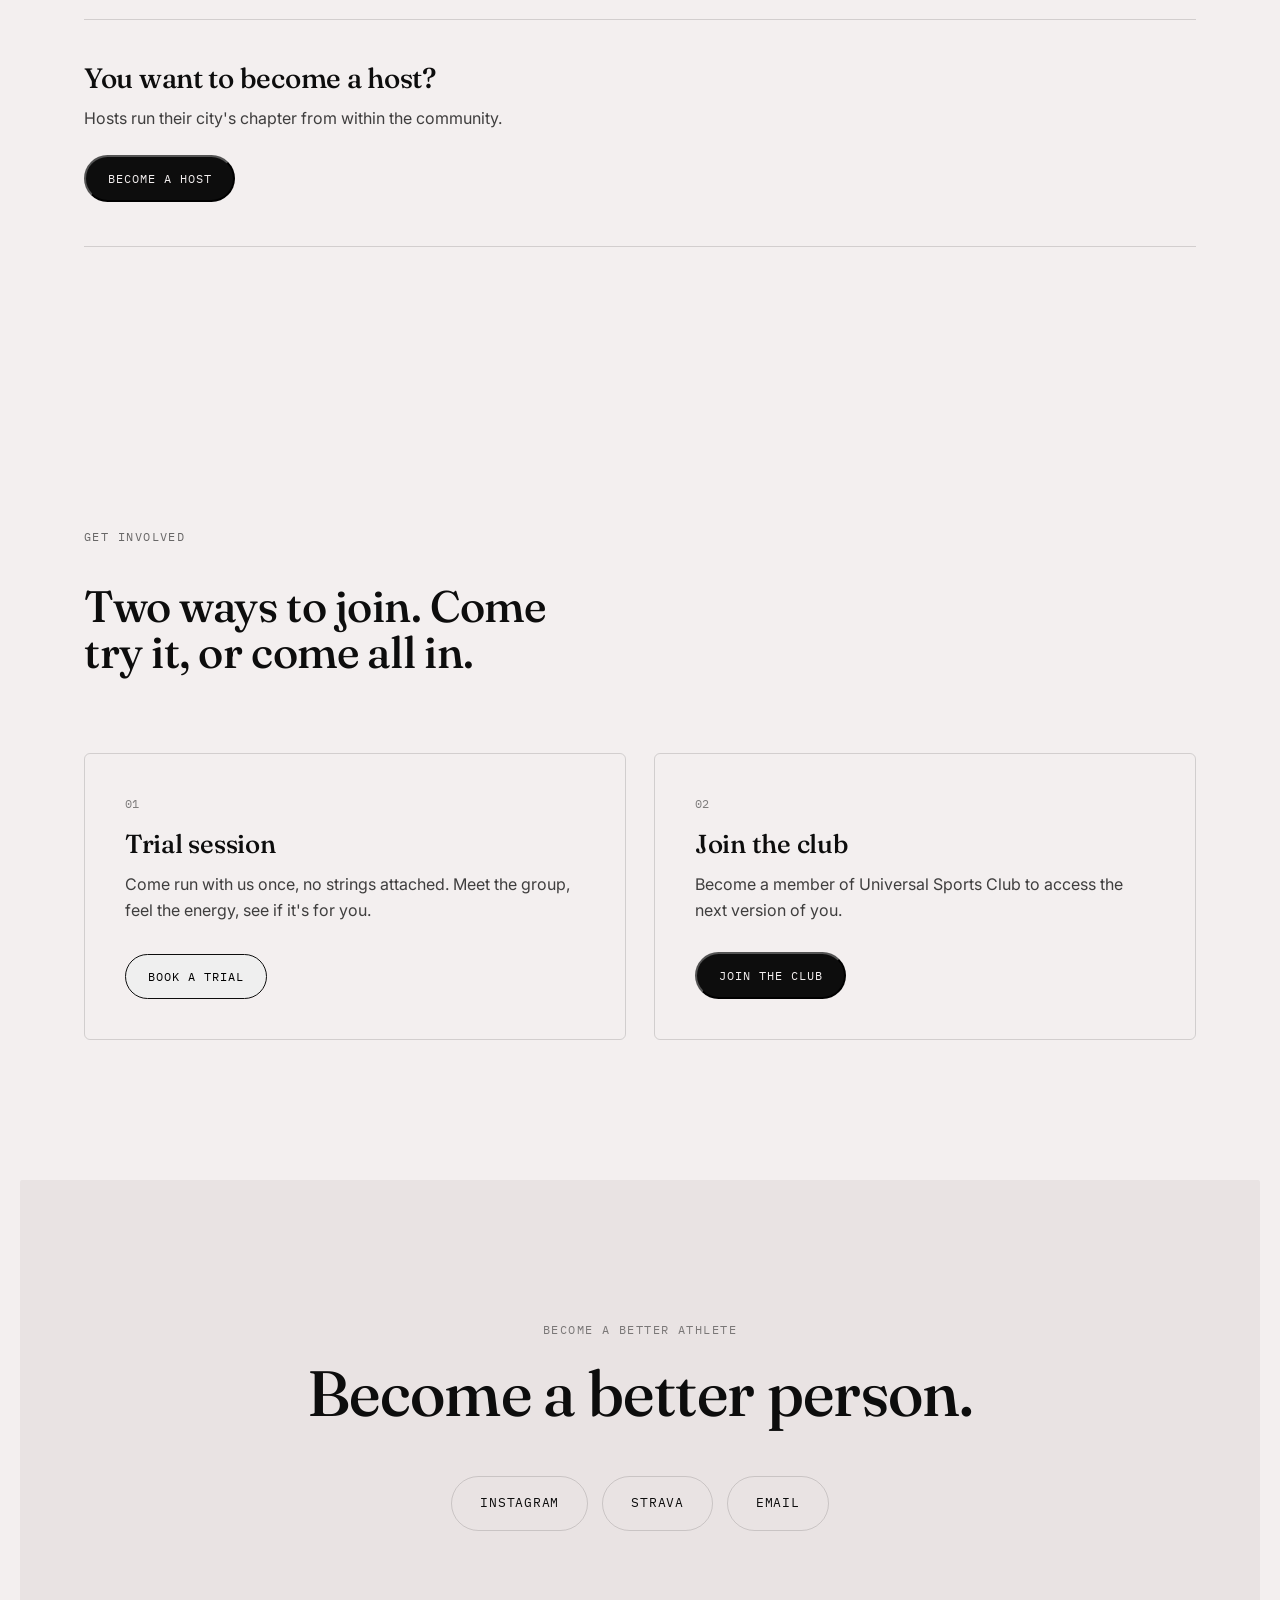
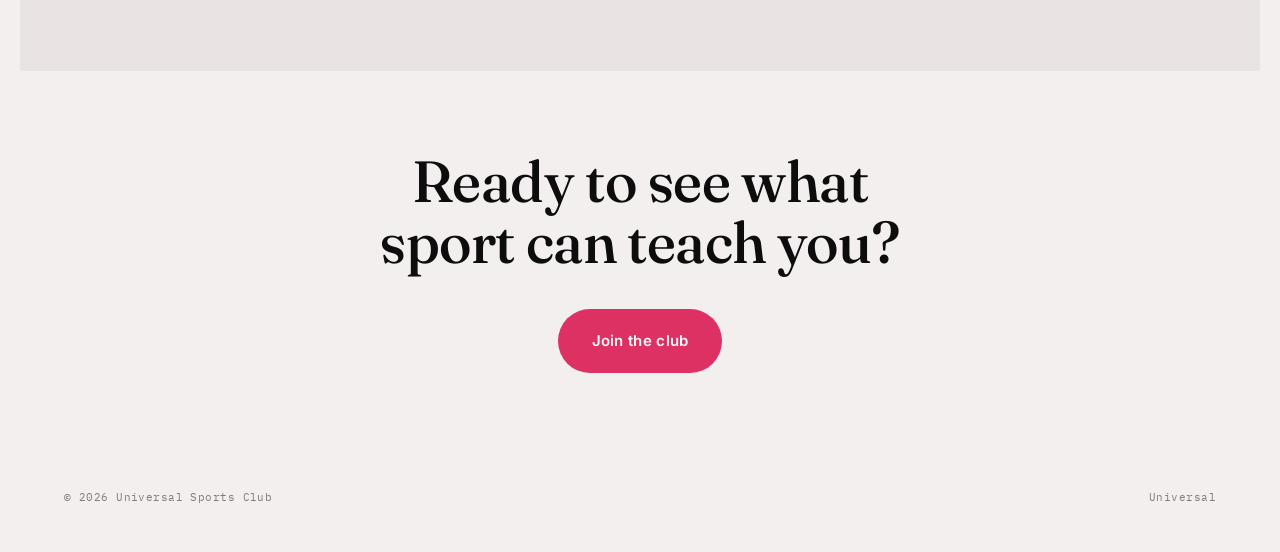
==== commit 38a21765: "Update index.html" ====
--- a/index.html
+++ b/index.html
@@ -521,7 +521,7 @@
 
 <section id="final-cta" class="reveal" style="text-align:center; padding-top:80px; padding-bottom:80px;">
   <h2 style="font-size:clamp(28px,4.6vw,58px); max-width:16ch; margin:0 auto 36px;">Ready to see what sport can teach you?</h2>
-  <a href="#join" class="btn-hero">Join the club →</a>
+  <a href="#join" class="btn-hero">Join the club</a>
 </section>
 
 <footer>
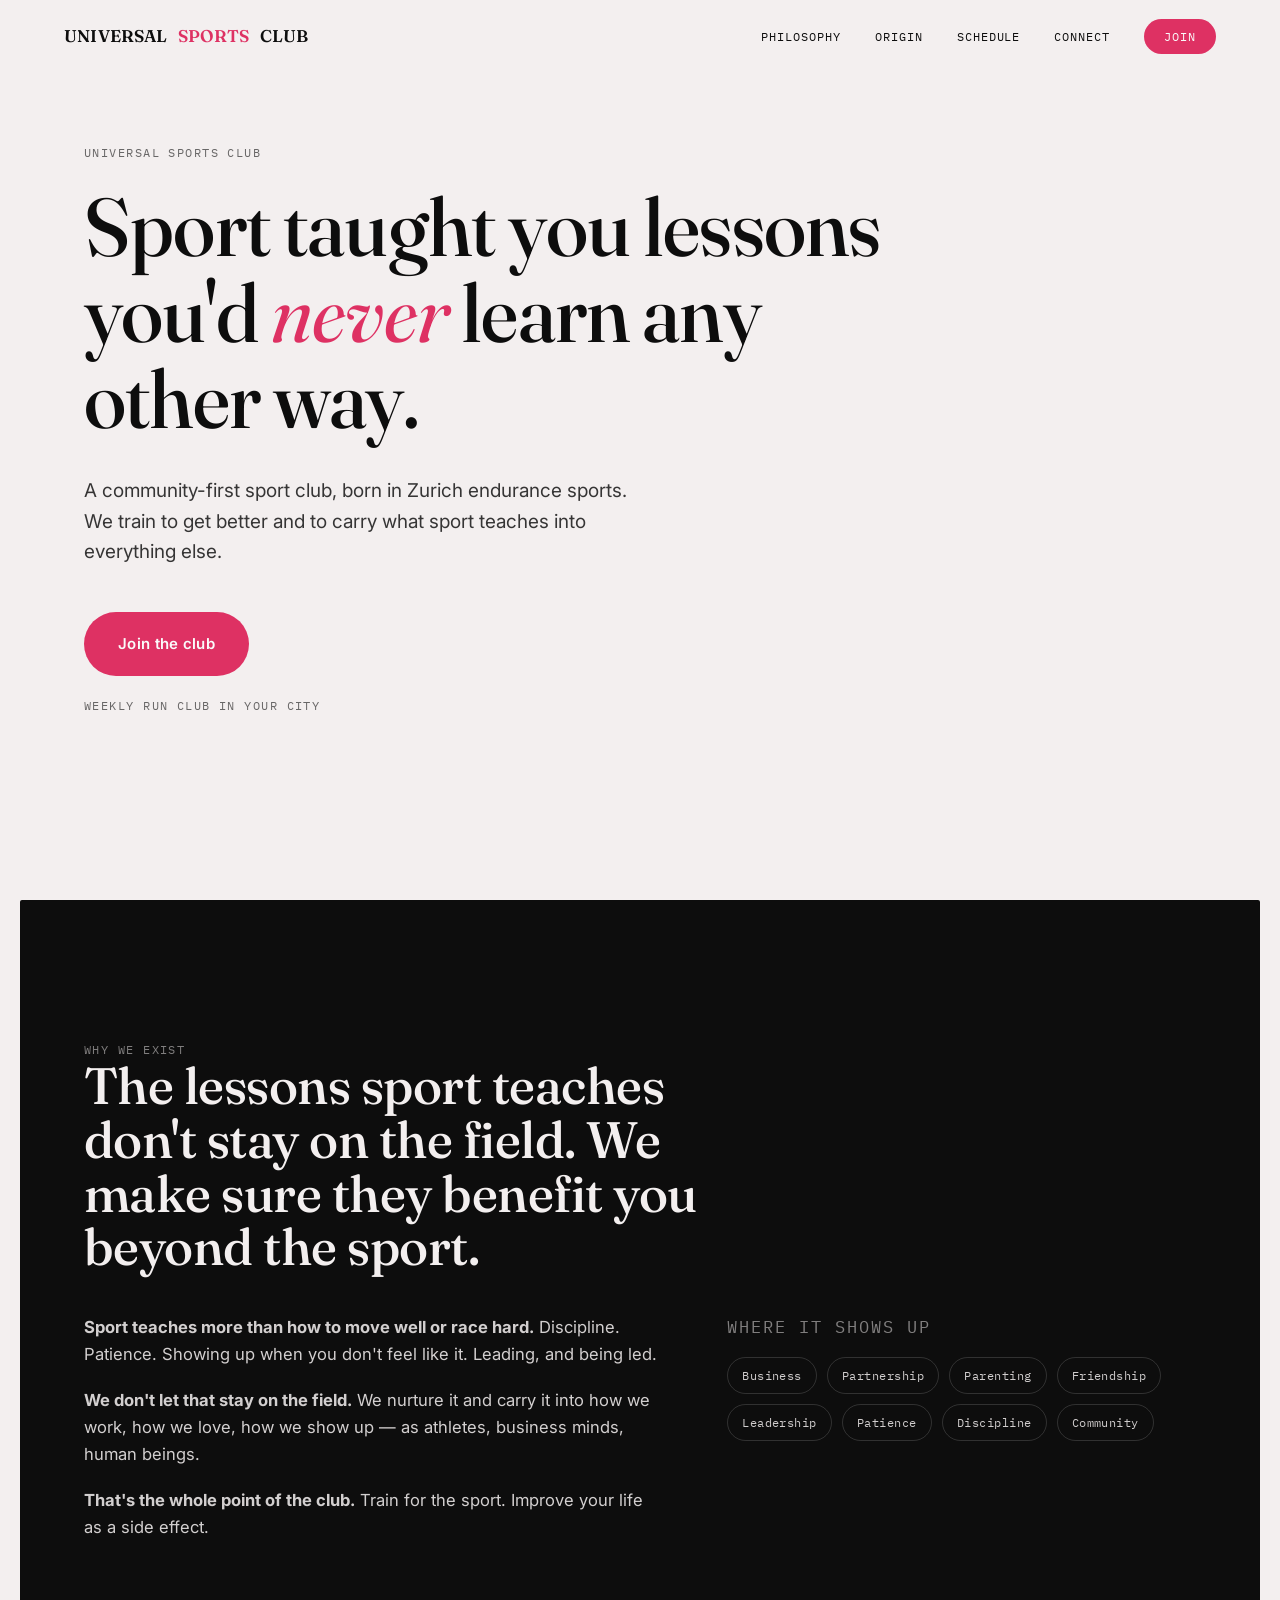
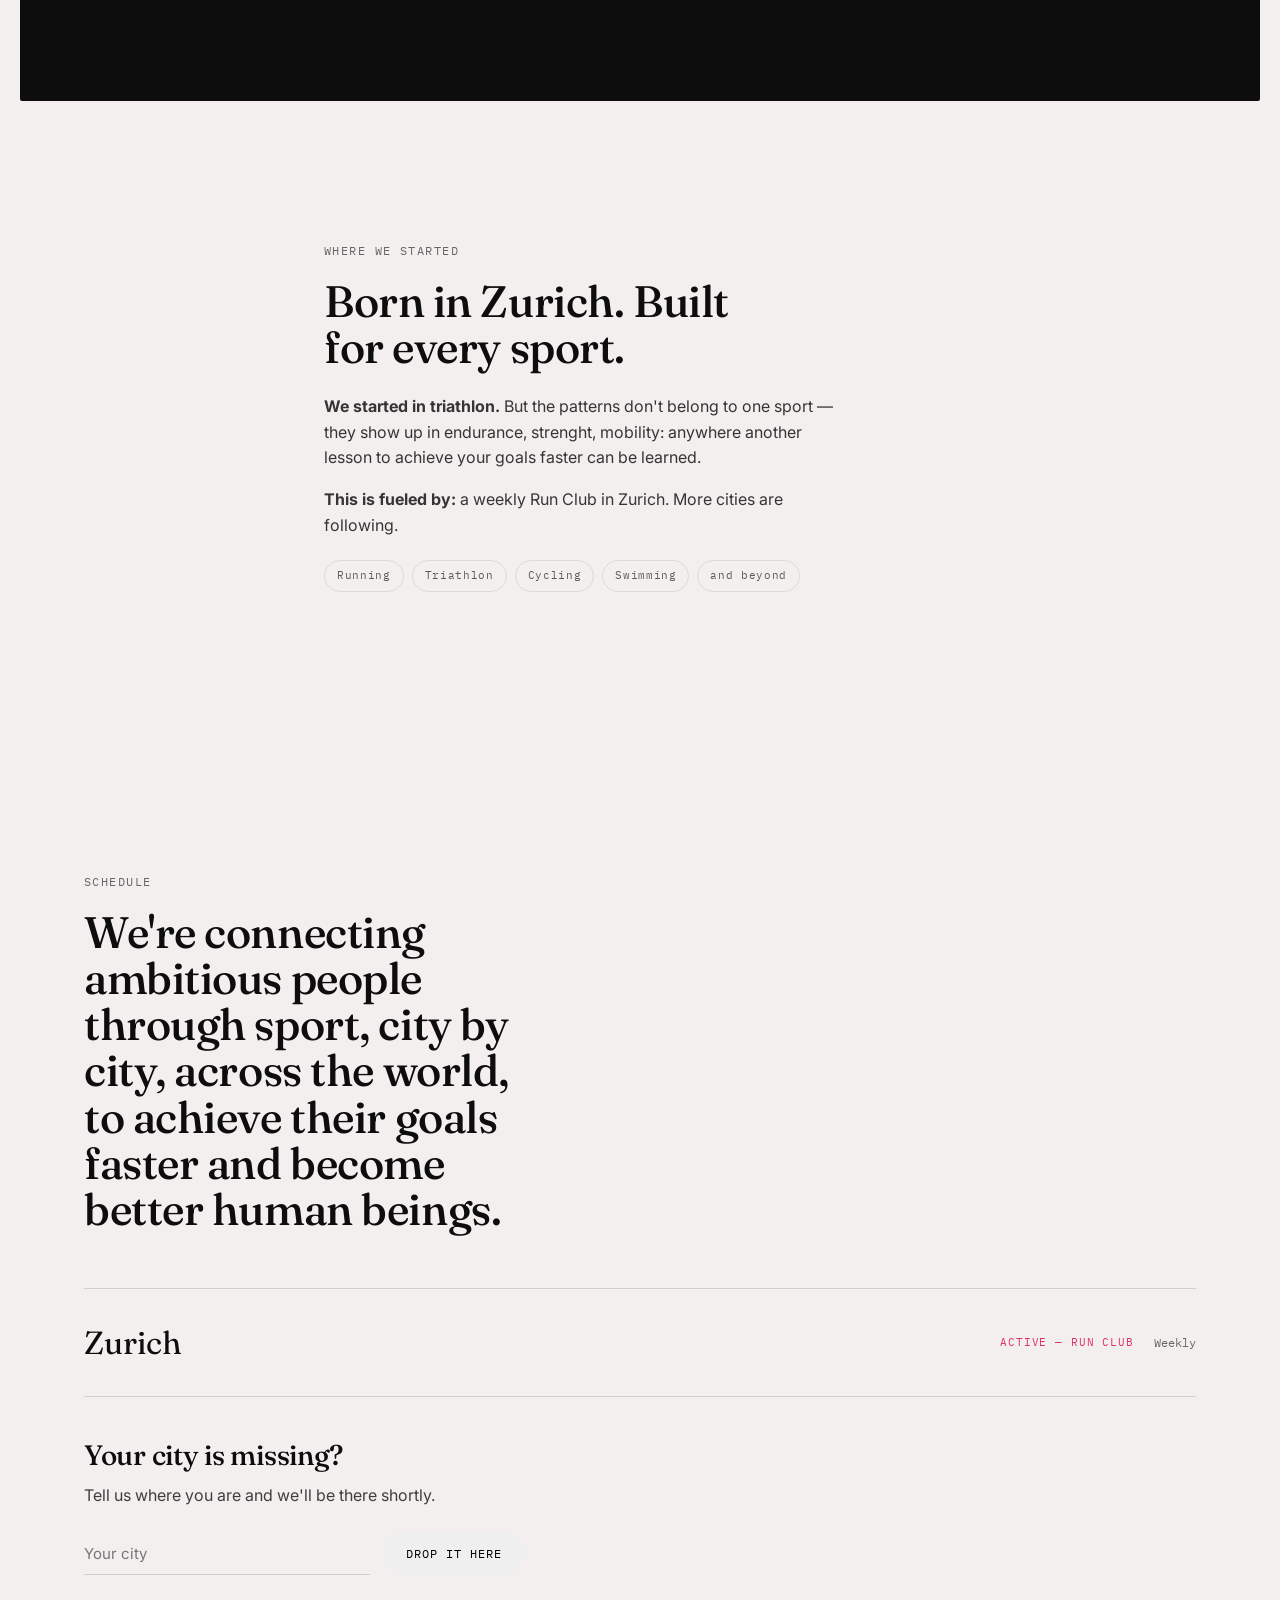
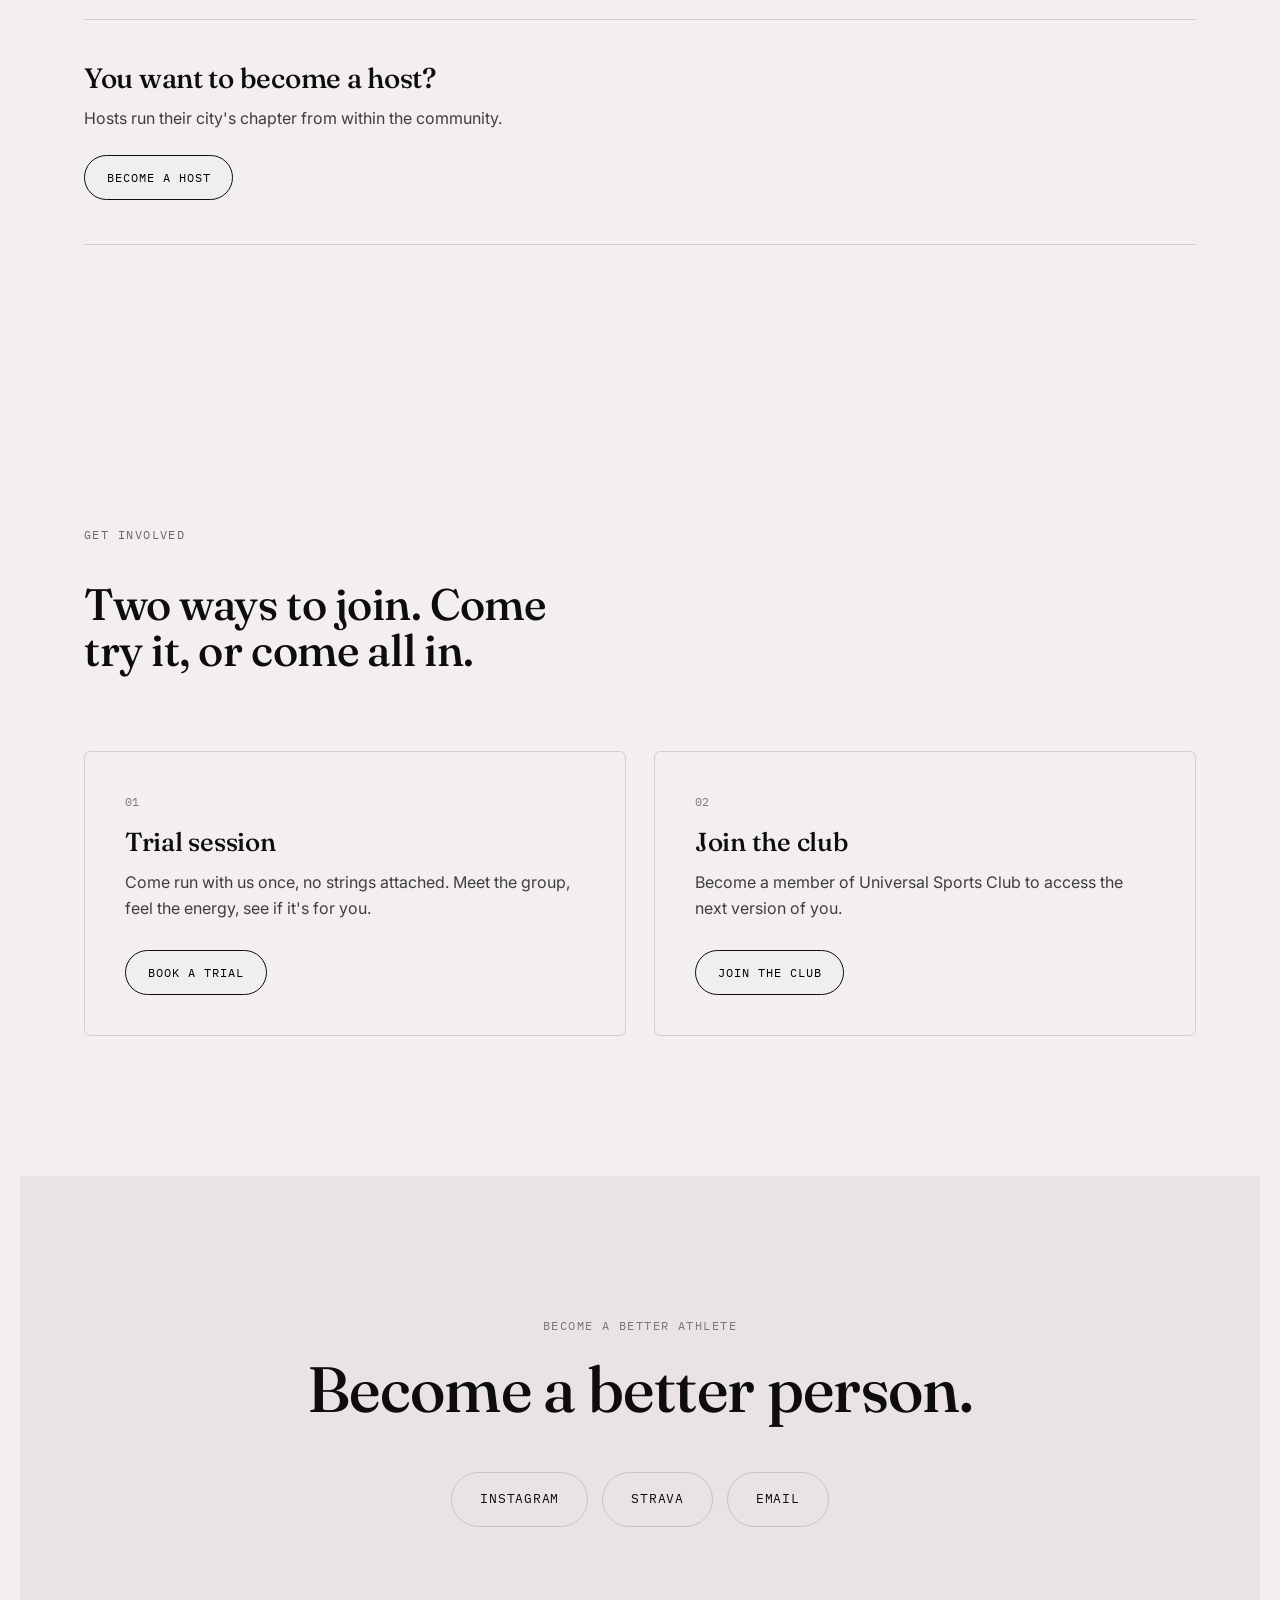
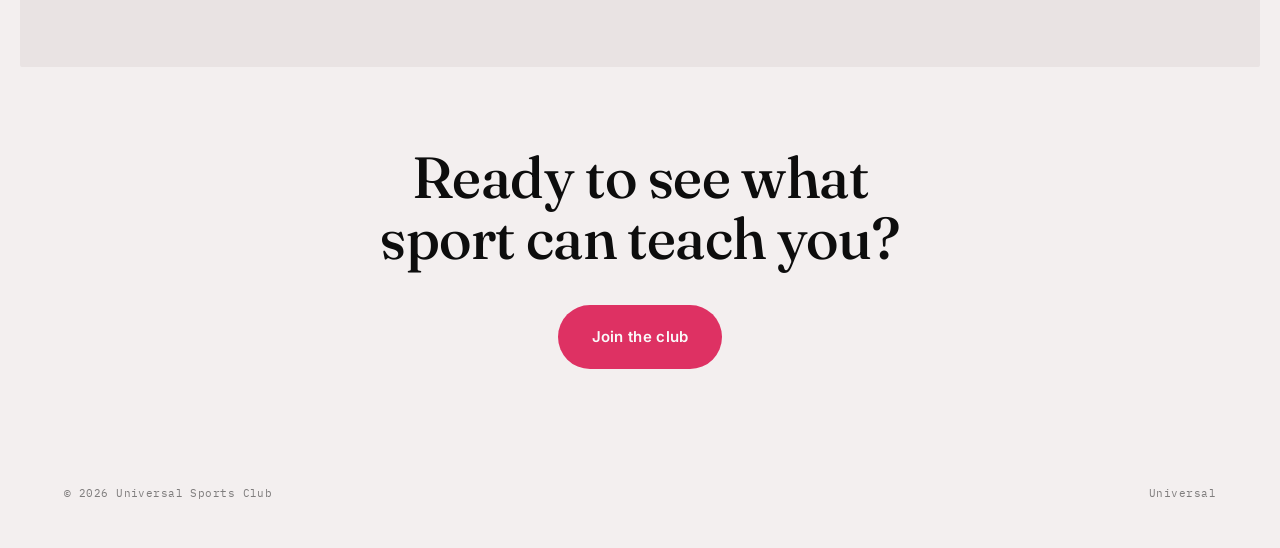
==== commit 00a842f5: "Update index.html" ====
--- a/index.html
+++ b/index.html
@@ -460,7 +460,7 @@
   <div class="schedule-block">
     <h3>You want to become a host?</h3>
     <p>Hosts run their city's chapter from within the community.</p>
-    <button class="btn btn-solid" onclick="toggleForm('host-form')" type="button">Become a host</button>
+    <button class="btn btn-outline" onclick="toggleForm('host-form')" type="button">Become a host</button>
     <form id="host-form" class="form-grid" onsubmit="return handleSubmit(event,'host')">
       <label><span>Name</span><input type="text" required></label>
       <label><span>Email</span><input type="email" required></label>
@@ -487,7 +487,7 @@
     <div class="num">02</div>
     <h3>Join the club</h3>
     <p>Become a member of Universal Sports Club to access the next version of you.</p>
-    <button class="btn btn-solid" onclick="toggleForm('member-form')" type="button">Join the club</button>
+    <button class="btn btn-outline" onclick="toggleForm('member-form')" type="button">Join the club</button>
   </div>
 
   <form id="trial-form" class="form-grid" onsubmit="return handleSubmit(event,'trial')">
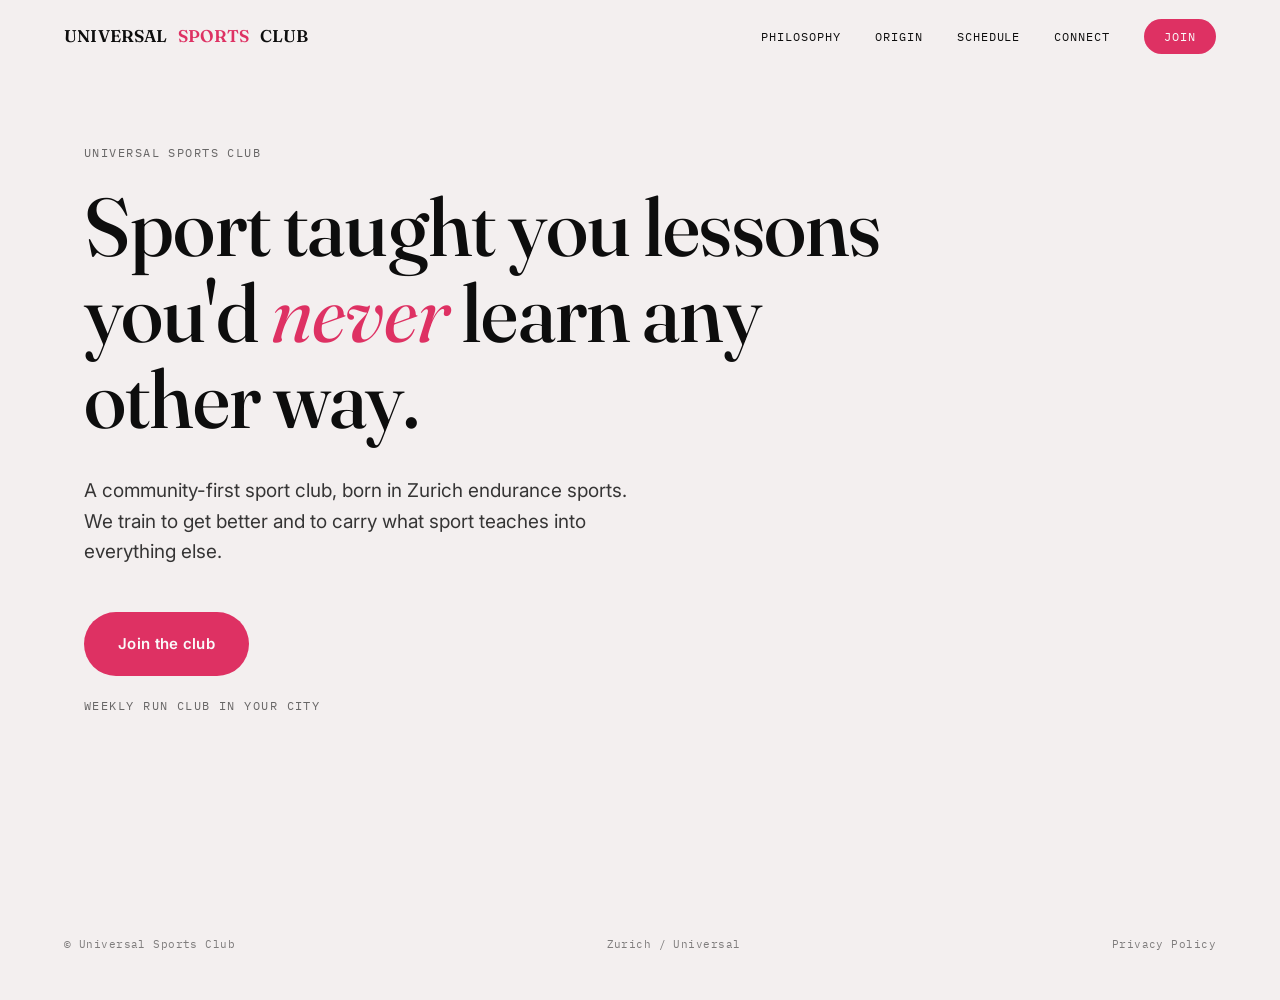
==== commit 3b3ba26d: "Update index.html" ====
--- a/index.html
+++ b/index.html
@@ -4,582 +4,52 @@
 <meta charset="UTF-8">
 <meta name="viewport" content="width=device-width, initial-scale=1.0">
 <title>Universal Sports Club</title>
-<meta name="description" content="Universal Sports Club is a community-first sport club to harness the lessons we've learned through sports, which are applicable for every area of life. We're here to honour, nurture and share them.">
+<meta name="description" content="Universal Sports Club is a community-first sport club to harness the lessons we've learned through sports, which are applicable for every area of life.">
 <link rel="preconnect" href="https://fonts.googleapis.com">
 <link rel="preconnect" href="https://fonts.gstatic.com" crossorigin>
 <link href="https://fonts.googleapis.com/css2?family=Fraunces:ital,opsz,wght@0,9..144,300;0,9..144,500;0,9..144,600;1,9..144,400;1,9..144,500&family=Inter:wght@400;500;600&family=IBM+Plex+Mono:wght@400;500&display=swap" rel="stylesheet">
-<style>
-  :root{
-    --ink:#0D0D0D;
-    --paper:#F3EFEF;
-    --paper-alt:#E9E3E3;
-    --ember:#DE3163;
-    --moss:#0D0D0D;
-    --line:rgba(13,13,13,0.14);
-    --line-on-ink:rgba(250,250,250,0.18);
-  }
-  *{box-sizing:border-box; margin:0; padding:0;}
-  html{scroll-behavior:smooth;}
-  body{
-    background:var(--paper);
-    color:var(--ink);
-    font-family:'Inter',sans-serif;
-    font-size:16px;
-    line-height:1.6;
-    -webkit-font-smoothing:antialiased;
-    overflow-x:hidden;
-  }
-  a{color:inherit; text-decoration:none;}
-  .eyebrow{
-    font-family:'IBM Plex Mono',monospace;
-    font-size:12px;
-    letter-spacing:0.12em;
-    text-transform:uppercase;
-    opacity:0.6;
-  }
-  h1,h2,h3{
-    font-family:'Fraunces',serif;
-    font-weight:500;
-    line-height:1.05;
-    letter-spacing:-0.01em;
-  }
-  em{font-style:italic; font-weight:400; color:var(--ember);}
-
-  /* ---------- nav ---------- */
-  header{
-    position:fixed; top:0; left:0; right:0;
-    z-index:50;
-    display:flex; justify-content:space-between; align-items:center;
-    padding:22px 5vw;
-    transition:background 0.3s ease, border-color 0.3s ease, transform 0.35s ease;
-  }
-  header.scrolled{
-    background:rgba(243,239,239,0.86);
-    backdrop-filter:blur(8px);
-    border-bottom:1px solid var(--line);
-  }
-  header.hide{
-    transform:translateY(-110%);
-  }
-  .logo{
-    font-family:'Fraunces',serif;
-    font-weight:600;
-    font-size:17px;
-    letter-spacing:0.01em;
-    display:flex; align-items:center; gap:10px;
-  }
-  .logo span{color:var(--ember);}
-  nav ul{
-    list-style:none;
-    display:flex;
-    align-items:center;
-    gap:34px;
-  }
-  nav a{
-    font-family:'IBM Plex Mono',monospace;
-    font-size:12px;
-    letter-spacing:0.08em;
-    text-transform:uppercase;
-    position:relative;
-  }
-  nav a::after{
-    content:'';
-    position:absolute; left:0; bottom:-4px;
-    width:0; height:1px;
-    background:var(--ink);
-    transition:width 0.25s ease;
-  }
-  nav a:hover::after{width:100%;}
-  nav a.nav-cta{
-    background:var(--ember);
-    color:#FAFAFA;
-    padding:10px 20px;
-    border-radius:100px;
-    transition:background 0.2s ease;
-  }
-  nav a.nav-cta::after{display:none;}
-  nav a.nav-cta:hover{background:#C22553;}
-  .nav-toggle{display:none;}
-
-  section{
-    position:relative;
-    z-index:1;
-    padding:140px 5vw;
-    max-width:1240px;
-    margin:0 auto;
-  }
-
-  /* ---------- hero ---------- */
-  #hero{
-    min-height:100svh;
-    display:flex; flex-direction:column; justify-content:center;
-    padding-top:120px;
-  }
-  #hero .eyebrow{margin-bottom:22px;}
-  #hero h1{
-    font-size:clamp(38px, 6.4vw, 96px);
-    max-width:16ch;
-  }
-  #hero .lede{
-    margin-top:34px;
-    max-width:46ch;
-    font-size:clamp(16px,1.6vw,19px);
-    opacity:0.82;
-  }
-  .scroll-cue{
-    margin-top:80px;
-    display:flex; align-items:center; gap:12px;
-  }
-  .scroll-cue .line{
-    width:40px; height:1px; background:var(--ink); opacity:0.4;
-    animation:pulse-line 2.4s ease-in-out infinite;
-  }
-  @keyframes pulse-line{
-    0%,100%{transform:scaleX(1); opacity:0.4;}
-    50%{transform:scaleX(1.4); opacity:0.9;}
-  }
-
-  /* ---------- reveal ---------- */
-  .reveal{
-    opacity:0; transform:translateY(24px);
-    transition:opacity 0.8s ease, transform 0.8s ease;
-  }
-  .reveal.in{opacity:1; transform:translateY(0);}
-
-  /* ---------- manifesto ---------- */
-  #manifesto{
-    background:var(--ink);
-    color:var(--paper);
-    border-radius:2px;
-  }
-  #manifesto .eyebrow{color:var(--paper); opacity:0.5;}
-  #manifesto h2{
-    font-size:clamp(28px,4vw,52px);
-    max-width:20ch;
-    margin-bottom:40px;
-  }
-  .manifesto-grid{
-    display:grid;
-    grid-template-columns:1.1fr 0.9fr;
-    gap:70px;
-    align-items:start;
-  }
-  .manifesto-grid p{
-    font-size:clamp(15px,1.3vw,17px);
-    opacity:0.86;
-    margin-bottom:20px;
-  }
-  .life-areas{
-    display:flex; flex-wrap:wrap; gap:10px;
-    margin-top:8px;
-  }
-  .life-areas span{
-    font-family:'IBM Plex Mono',monospace;
-    font-size:12px;
-    letter-spacing:0.04em;
-    padding:8px 14px;
-    border:1px solid var(--line-on-ink);
-    border-radius:100px;
-    opacity:0.85;
-  }
-
-  /* ---------- origin ---------- */
-  #origin{
-    max-width:760px;
-  }
-  #origin h2{font-size:clamp(26px,3.6vw,44px); margin-bottom:24px; max-width:14ch;}
-  #origin p{max-width:52ch; opacity:0.82; margin-bottom:16px;}
-  .sport-tags{display:flex; flex-wrap:wrap; gap:8px; margin-top:22px;}
-  .sport-tags span{
-    font-family:'IBM Plex Mono',monospace;
-    font-size:11px; letter-spacing:0.06em;
-    padding:6px 12px; border:1px solid var(--line); border-radius:100px;
-    opacity:0.65;
-  }
-
-  /* ---------- schedule ---------- */
-  #schedule .eyebrow{margin-bottom:18px;}
-  #schedule h2{font-size:clamp(26px,3.6vw,44px); margin-bottom:56px; max-width:16ch;}
-  .city-row{
-    display:grid;
-    grid-template-columns:1fr auto auto;
-    gap:20px;
-    align-items:center;
-    padding:28px 0;
-    border-top:1px solid var(--line);
-  }
-  .city-row:last-child{border-bottom:1px solid var(--line);}
-  .city-row .city{
-    font-family:'Fraunces',serif;
-    font-size:clamp(22px,2.6vw,32px);
-  }
-  .city-row .status{
-    font-family:'IBM Plex Mono',monospace;
-    font-size:11px; letter-spacing:0.08em; text-transform:uppercase;
-  }
-  .city-row.active .status{color:var(--ember);}
-  .city-row.upcoming{opacity:0.4;}
-  .city-row .meta{
-    font-family:'IBM Plex Mono',monospace;
-    font-size:12px;
-    text-align:right;
-    opacity:0.6;
-  }
-
-  .schedule-block{
-    padding:44px 0;
-    border-top:1px solid var(--line);
-  }
-  .schedule-block:last-child{border-bottom:1px solid var(--line);}
-  .schedule-block h3{
-    font-size:clamp(20px,2.4vw,28px);
-    margin-bottom:12px;
-    font-weight:500;
-  }
-  .schedule-block p{opacity:0.78; max-width:52ch; margin-bottom:24px;}
-  .inline-form{
-    display:flex; gap:14px; max-width:440px;
-  }
-  .inline-form input{
-    flex:1;
-    background:transparent;
-    border:none; border-bottom:1px solid var(--line);
-    padding:10px 0;
-    font-family:'Inter',sans-serif; font-size:15px;
-    color:var(--ink);
-  }
-  .inline-form input:focus{outline:none; border-color:var(--ember);}
-  .inline-form button{border:none; cursor:pointer; flex-shrink:0;}
-
-  /* ---------- join ---------- */
-  #join{
-    display:grid;
-    grid-template-columns:1fr 1fr;
-    gap:28px;
-  }
-  #join .eyebrow{grid-column:1/-1; margin-bottom:8px;}
-  #join h2{grid-column:1/-1; font-size:clamp(26px,3.6vw,44px); margin-bottom:50px; max-width:18ch;}
-  .join-card{
-    border:1px solid var(--line);
-    border-radius:6px;
-    padding:40px;
-    display:flex; flex-direction:column;
-    transition:border-color 0.25s ease, transform 0.25s ease;
-  }
-  .join-card:hover{border-color:var(--ink); transform:translateY(-4px);}
-  .join-card .num{font-family:'IBM Plex Mono',monospace; font-size:12px; opacity:0.5; margin-bottom:18px;}
-  .join-card h3{font-size:26px; margin-bottom:14px;}
-  .join-card p{opacity:0.78; margin-bottom:28px; flex-grow:1;}
-  .btn{
-    display:inline-flex; align-items:center; gap:10px;
-    font-family:'IBM Plex Mono',monospace; font-size:12px;
-    letter-spacing:0.08em; text-transform:uppercase;
-    padding:14px 22px; border-radius:100px;
-    width:fit-content;
-    transition:gap 0.25s ease, background 0.25s ease, color 0.25s ease;
-  }
-  .btn-solid{background:var(--ink); color:var(--paper);}
-  .btn-solid:hover{gap:16px; background:var(--ember); color:var(--paper);}
-  .btn-outline{border:1px solid var(--ink);}
-  .btn-outline:hover{gap:16px; background:var(--ink); color:var(--paper);}
-
-  .btn-hero{
-    display:inline-flex; align-items:center; gap:12px;
-    background:var(--ember); color:#FAFAFA;
-    font-family:'Inter',sans-serif; font-weight:600;
-    font-size:15px; letter-spacing:0.02em;
-    padding:20px 34px; border-radius:100px;
-    width:fit-content;
-    transition:gap 0.25s ease, background 0.25s ease, transform 0.15s ease;
-  }
-  .btn-hero:hover{gap:18px; background:#C22553; transform:translateY(-2px);}
-
-  /* form */
-  #trial-form, #member-form, #host-form{
-    display:none;
-    margin-top:60px;
-    padding-top:48px;
-    border-top:1px solid var(--line);
-  }
-  #trial-form.open, #member-form.open, #host-form.open{display:block;}
-  .form-grid{
-    display:grid;
-    grid-template-columns:1fr 1fr;
-    gap:20px;
-    max-width:640px;
-  }
-  .form-grid label{grid-column:1/-1; display:flex; flex-direction:column; gap:8px;}
-  .form-grid label.full{grid-column:1/-1;}
-  .form-grid span{font-family:'IBM Plex Mono',monospace; font-size:11px; letter-spacing:0.06em; text-transform:uppercase; opacity:0.6;}
-  .form-grid input, .form-grid select, .form-grid textarea{
-    background:transparent;
-    border:none; border-bottom:1px solid var(--line);
-    padding:10px 0;
-    font-family:'Inter',sans-serif; font-size:15px;
-    color:var(--ink);
-  }
-  .form-grid input:focus, .form-grid select:focus, .form-grid textarea:focus{
-    outline:none; border-color:var(--ember);
-  }
-  .form-grid button{margin-top:12px; border:none; cursor:pointer;}
-  .form-note{margin-top:20px; font-size:13px; opacity:0.6;}
-
-  /* ---------- connect ---------- */
-  #connect{
-    background:var(--paper-alt);
-    color:var(--ink);
-    text-align:center;
-    border-radius:2px;
-  }
-  #connect .eyebrow{color:var(--ink); opacity:0.5;}
-  #connect h2{
-    font-size:clamp(30px,5vw,64px);
-    margin:20px 0 50px;
-  }
-  .connect-links{
-    display:flex; justify-content:center; flex-wrap:wrap; gap:14px;
-  }
-  .connect-links a{
-    font-family:'IBM Plex Mono',monospace;
-    font-size:13px; letter-spacing:0.06em; text-transform:uppercase;
-    padding:16px 28px;
-    border:1px solid var(--line);
-    border-radius:100px;
-    transition:background 0.25s ease, border-color 0.25s ease, color 0.25s ease;
-  }
-  .connect-links a:hover{background:var(--ink); color:var(--paper); border-color:var(--ink);}
-
-  footer{
-    padding:36px 5vw 46px;
-    display:flex; justify-content:space-between; align-items:center;
-    font-family:'IBM Plex Mono',monospace;
-    font-size:11px; letter-spacing:0.04em; opacity:0.5;
-    position:relative; z-index:1;
-  }
-
-  @media (max-width:860px){
-    .manifesto-grid, #origin, #join{grid-template-columns:1fr;}
-    #origin{gap:40px;}
-    nav ul{gap:20px;}
-    .form-grid{grid-template-columns:1fr;}
-    .city-row{grid-template-columns:1fr; gap:6px; text-align:left;}
-    .city-row .meta{text-align:left;}
-  }
-  @media (max-width:640px){
-    nav ul{display:none;}
-  }
-
-  @media (prefers-reduced-motion: reduce){
-    html{scroll-behavior:auto;}
-    .reveal{transition:none; opacity:1; transform:none;}
-    .scroll-cue .line{animation:none;}
-  }
-</style>
+<link rel="stylesheet" href="style.css">
 </head>
 <body>
 
 <header id="site-header">
-  <div class="logo">UNIVERSAL <span>SPORTS</span> CLUB</div>
+  <a href="index.html" class="logo">UNIVERSAL <span>SPORTS</span> CLUB</a>
   <nav>
     <ul>
-      <li><a href="#manifesto">Philosophy</a></li>
-      <li><a href="#origin">Origin</a></li>
-      <li><a href="#schedule">Schedule</a></li>
-      <li><a href="#connect">Connect</a></li>
-      <li><a href="#join" class="nav-cta">Join</a></li>
+      <li><a href="philosophy.html">Philosophy</a></li>
+      <li><a href="origin.html">Origin</a></li>
+      <li><a href="schedule.html">Schedule</a></li>
+      <li><a href="connect.html">Connect</a></li>
+      <li><a href="join.html" class="nav-cta">Join</a></li>
     </ul>
   </nav>
+  <button id="nav-toggle" class="nav-toggle" aria-label="Toggle menu" aria-expanded="false">
+    <span></span><span></span><span></span>
+  </button>
 </header>
+
+<div id="mobile-menu">
+  <a href="philosophy.html">Philosophy</a>
+  <a href="origin.html">Origin</a>
+  <a href="schedule.html">Schedule</a>
+  <a href="connect.html">Connect</a>
+  <a href="join.html" class="nav-cta">Join</a>
+</div>
 
 <section id="hero">
   <div class="eyebrow">Universal Sports Club</div>
   <h1>Sport taught you lessons you'd <em>never</em> learn any other way.</h1>
   <p class="lede">A community-first sport club, born in Zurich endurance sports. We train to get better and to carry what sport teaches into everything else.</p>
-  <a href="#join" class="btn-hero" style="margin-top:44px;">Join the club</a>
+  <a href="join.html" class="btn-hero" style="margin-top:44px;">Join the club</a>
   <div class="eyebrow" style="margin-top:20px;">Weekly Run Club in your city</div>
 </section>
 
-<section id="manifesto" class="reveal">
-  <div class="eyebrow">Why we exist</div>
-  <h2>The lessons sport teaches don't stay on the field. We make sure they benefit you beyond the sport.</h2>
-  <div class="manifesto-grid">
-    <div>
-      <p><strong>Sport teaches more than how to move well or race hard.</strong> Discipline. Patience. Showing up when you don't feel like it. Leading, and being led.</p>
-      <p><strong>We don't let that stay on the field.</strong> We nurture it and carry it into how we work, how we love, how we show up — as athletes, business minds, human beings.</p>
-      <p><strong>That's the whole point of the club.</strong> Train for the sport. Improve your life as a side effect.</p>
-    </div>
-    <div>
-      <p class="eyebrow" style="margin-bottom:16px; opacity:0.5;">Where it shows up</p>
-      <div class="life-areas">
-        <span>Business</span>
-        <span>Partnership</span>
-        <span>Parenting</span>
-        <span>Friendship</span>
-        <span>Leadership</span>
-        <span>Patience</span>
-        <span>Discipline</span>
-        <span>Community</span>
-      </div>
-    </div>
-  </div>
-</section>
-
-<section id="origin" class="reveal">
-  <div class="eyebrow" style="margin-bottom:18px;">Where we started</div>
-  <h2>Born in Zurich. Built for every sport.</h2>
-  <p><strong>We started in triathlon.</strong> But the patterns don't belong to one sport — they show up in endurance, strenght, mobility: anywhere another lesson to achieve your goals faster can be learned.</p>
-  <p><strong>This is fueled by:</strong> a weekly Run Club in Zurich. More cities are following.</p>
-  <div class="sport-tags">
-    <span>Running</span>
-    <span>Triathlon</span>
-    <span>Cycling</span>
-    <span>Swimming</span>
-    <span>and beyond</span>
-  </div>
-</section>
-
-<section id="schedule" class="reveal">
-  <div class="eyebrow">Schedule</div>
-  <h2>We're connecting ambitious people through sport, city by city, across the world, to achieve their goals faster and become better human beings.</h2>
-
-  <div class="city-row active">
-    <div class="city">Zurich</div>
-    <div class="status">Active — Run Club</div>
-    <div class="meta">Weekly</div>
-  </div>
-
-  <div class="schedule-block">
-    <h3>Your city is missing?</h3>
-    <p>Tell us where you are and we'll be there shortly.</p>
-    <form class="inline-form" onsubmit="return handleCityRequest(event)">
-      <input type="text" placeholder="Your city" required>
-      <button class="btn btn-outline" type="submit">Drop it here</button>
-    </form>
-  </div>
-
-  <div class="schedule-block">
-    <h3>You want to become a host?</h3>
-    <p>Hosts run their city's chapter from within the community.</p>
-    <button class="btn btn-outline" onclick="toggleForm('host-form')" type="button">Become a host</button>
-    <form id="host-form" class="form-grid" onsubmit="return handleSubmit(event,'host')">
-      <label><span>Name</span><input type="text" required></label>
-      <label><span>Email</span><input type="email" required></label>
-      <label><span>City you'd host</span><input type="text" required></label>
-      <label class="full"><span>Why you?</span><textarea rows="3"></textarea></label>
-      <button class="btn btn-solid" type="submit">Submit application</button>
-      <p class="form-note full">Apply for hosting, and we'll follow up directly with you.</p>
-    </form>
-  </div>
-</section>
-
-<section id="join" class="reveal">
-  <div class="eyebrow">Get involved</div>
-  <h2>Two ways to join. Come try it, or come all in.</h2>
-
-  <div class="join-card">
-    <div class="num">01</div>
-    <h3>Trial session</h3>
-    <p>Come run with us once, no strings attached. Meet the group, feel the energy, see if it's for you.</p>
-    <button class="btn btn-outline" onclick="toggleForm('trial-form')" type="button">Book a trial</button>
-  </div>
-
-  <div class="join-card">
-    <div class="num">02</div>
-    <h3>Join the club</h3>
-    <p>Become a member of Universal Sports Club to access the next version of you.</p>
-    <button class="btn btn-outline" onclick="toggleForm('member-form')" type="button">Join the club</button>
-  </div>
-
-  <form id="trial-form" class="form-grid" onsubmit="return handleSubmit(event,'trial')">
-    <label><span>Name</span><input type="text" required></label>
-    <label><span>Email</span><input type="email" required></label>
-    <label class="full"><span>Preferred day/time</span><input type="text" placeholder="e.g. Tuesday evening"></label>
-    <button class="btn btn-solid" type="submit">Send</button>
-    <p class="form-note full">We'll reply with the next available trial slot in your city.</p>
-  </form>
-
-  <form id="member-form" class="form-grid" onsubmit="return handleSubmit(event,'member')">
-    <label><span>Name</span><input type="text" required></label>
-    <label><span>Email</span><input type="email" required></label>
-    <label><span>City</span><input type="text" value="Zurich"></label>
-    <label><span>Main sport</span><input type="text" placeholder="Running, triathlon, ..."></label>
-    <label class="full"><span>Why do you want to join?</span><textarea rows="3"></textarea></label>
-    <button class="btn btn-solid" type="submit">Submit application</button>
-    <p class="form-note full">Apply for a membership, and we'll follow up directly with you.</p>
-  </form>
-</section>
-
-<section id="connect" class="reveal">
-  <div class="eyebrow">Become a better athlete</div>
-  <h2>Become a better person.</h2>
-  <div class="connect-links">
-    <a href="https://instagram.com/universalsports.club/" target="_blank" rel="noopener">Instagram</a>
-    <a href="https://strava.app.link/ljltwpUB54b" target="_blank" rel="noopener">Strava</a>
-    <a href="mailto:contact@universalsportsclub.com">Email</a>
-  </div>
-</section>
-
-<section id="final-cta" class="reveal" style="text-align:center; padding-top:80px; padding-bottom:80px;">
-  <h2 style="font-size:clamp(28px,4.6vw,58px); max-width:16ch; margin:0 auto 36px;">Ready to see what sport can teach you?</h2>
-  <a href="#join" class="btn-hero">Join the club</a>
-</section>
-
 <footer>
-  <span>© 2026 Universal Sports Club</span>
-  <span>Universal</span>
+  <span>&copy; Universal Sports Club</span>
+  <span>Zurich / Universal</span>
+  <a href="privacy-policy.html">Privacy Policy</a>
 </footer>
 
-<script>
-  // header: background once scrolled, hide on scroll-down, reveal on scroll-up
-  const header = document.getElementById('site-header');
-  let lastY = window.scrollY;
-  window.addEventListener('scroll', () => {
-    const y = window.scrollY;
-    header.classList.toggle('scrolled', y > 40);
-    if(y > lastY && y > 120){
-      header.classList.add('hide');
-    } else {
-      header.classList.remove('hide');
-    }
-    lastY = y;
-  });
-
-  // reveal on scroll
-  const revealEls = document.querySelectorAll('.reveal');
-  const io = new IntersectionObserver((entries) => {
-    entries.forEach(e => { if(e.isIntersecting) e.target.classList.add('in'); });
-  }, { threshold: 0.15 });
-  revealEls.forEach(el => io.observe(el));
-
-  // forms
-  const allForms = ['trial-form', 'member-form', 'host-form'];
-  function toggleForm(id){
-    const el = document.getElementById(id);
-    const wasOpen = el.classList.contains('open');
-    allForms.forEach(fid => document.getElementById(fid).classList.remove('open'));
-    if(!wasOpen){
-      el.classList.add('open');
-      el.scrollIntoView({behavior:'smooth', block:'center'});
-    }
-  }
-  function handleSubmit(e, type){
-    e.preventDefault();
-    const messages = {
-      trial: "Thanks — we'll be in touch about your trial session!",
-      member: "Thanks — we'll review your application and follow up directly!",
-      host: "Thanks — we'll review your host application and follow up directly!"
-    };
-    alert(messages[type]);
-    e.target.reset();
-    return false;
-  }
-  function handleCityRequest(e){
-    e.preventDefault();
-    alert("Thanks — we'll inform you once we're live in your city!");
-    e.target.reset();
-    return false;
-  }
-</script>
-
+<script src="script.js"></script>
 </body>
 </html>
--- a/style.css
+++ b/style.css
@@ -0,0 +1,414 @@
+:root{
+  --ink:#0D0D0D;
+  --paper:#F3EFEF;
+  --paper-alt:#E9E3E3;
+  --ember:#DE3163;
+  --line:rgba(13,13,13,0.14);
+  --line-on-ink:rgba(250,250,250,0.18);
+}
+*{box-sizing:border-box; margin:0; padding:0;}
+html{scroll-behavior:smooth;}
+body{
+  background:var(--paper);
+  color:var(--ink);
+  font-family:'Inter',sans-serif;
+  font-size:16px;
+  line-height:1.6;
+  -webkit-font-smoothing:antialiased;
+  overflow-x:hidden;
+}
+a{color:inherit; text-decoration:none;}
+.eyebrow{
+  font-family:'IBM Plex Mono',monospace;
+  font-size:12px;
+  letter-spacing:0.12em;
+  text-transform:uppercase;
+  opacity:0.6;
+}
+h1,h2,h3{
+  font-family:'Fraunces',serif;
+  font-weight:500;
+  line-height:1.05;
+  letter-spacing:-0.01em;
+}
+em{font-style:italic; font-weight:400; color:var(--ember);}
+
+/* ---------- nav ---------- */
+header{
+  position:fixed; top:0; left:0; right:0;
+  z-index:50;
+  display:flex; justify-content:space-between; align-items:center;
+  padding:22px 5vw;
+  transition:background 0.3s ease, border-color 0.3s ease, transform 0.35s ease;
+}
+header.scrolled{
+  background:rgba(243,239,239,0.86);
+  backdrop-filter:blur(8px);
+  border-bottom:1px solid var(--line);
+}
+header.hide{
+  transform:translateY(-110%);
+}
+.logo{
+  font-family:'Fraunces',serif;
+  font-weight:600;
+  font-size:17px;
+  letter-spacing:0.01em;
+  display:flex; align-items:center; gap:10px;
+}
+.logo span{color:var(--ember);}
+nav ul{
+  list-style:none;
+  display:flex;
+  align-items:center;
+  gap:34px;
+}
+nav a{
+  font-family:'IBM Plex Mono',monospace;
+  font-size:12px;
+  letter-spacing:0.08em;
+  text-transform:uppercase;
+  position:relative;
+}
+nav a::after{
+  content:'';
+  position:absolute; left:0; bottom:-4px;
+  width:0; height:1px;
+  background:var(--ink);
+  transition:width 0.25s ease;
+}
+nav a:hover::after{width:100%;}
+nav a.active{color:var(--ember);}
+nav a.active::after{width:100%; background:var(--ember);}
+nav a.nav-cta{
+  background:var(--ember);
+  color:#FAFAFA;
+  padding:10px 20px;
+  border-radius:100px;
+  transition:background 0.2s ease;
+}
+nav a.nav-cta::after{display:none;}
+nav a.nav-cta:hover{background:#C22553;}
+nav a.nav-cta.active{color:#FAFAFA;}
+.nav-toggle{
+  display:none;
+  background:none; border:none; cursor:pointer;
+  width:26px; height:20px; position:relative; z-index:60;
+  padding:0;
+}
+.nav-toggle span{
+  display:block; position:absolute; left:0; width:100%; height:2px;
+  background:var(--ink);
+  transition:transform 0.25s ease, opacity 0.2s ease;
+}
+.nav-toggle span:nth-child(1){top:0;}
+.nav-toggle span:nth-child(2){top:9px;}
+.nav-toggle span:nth-child(3){top:18px;}
+.nav-toggle.open span:nth-child(1){transform:translateY(9px) rotate(45deg);}
+.nav-toggle.open span:nth-child(2){opacity:0;}
+.nav-toggle.open span:nth-child(3){transform:translateY(-9px) rotate(-45deg);}
+
+#mobile-menu{
+  position:fixed; inset:0; z-index:45;
+  background:var(--paper);
+  display:flex; flex-direction:column; align-items:center; justify-content:center;
+  gap:30px;
+  transform:translateY(-100%);
+  transition:transform 0.35s ease;
+}
+#mobile-menu.open{transform:translateY(0);}
+#mobile-menu a{
+  font-family:'Fraunces',serif; font-size:clamp(24px,7vw,32px); font-weight:500;
+}
+#mobile-menu a.active{color:var(--ember);}
+#mobile-menu a.nav-cta{
+  background:var(--ember); color:#FAFAFA;
+  padding:14px 30px; border-radius:100px;
+  font-family:'IBM Plex Mono',monospace; font-size:14px;
+  letter-spacing:0.08em; text-transform:uppercase;
+}
+#mobile-menu a.nav-cta.active{color:#FAFAFA;}
+
+section{
+  position:relative;
+  z-index:1;
+  padding:140px 5vw;
+  max-width:1240px;
+  margin:0 auto;
+}
+
+/* ---------- hero ---------- */
+#hero{
+  min-height:100svh;
+  display:flex; flex-direction:column; justify-content:center;
+  padding-top:120px;
+}
+#hero .eyebrow{margin-bottom:22px;}
+#hero h1{
+  font-size:clamp(38px, 6.4vw, 96px);
+  max-width:16ch;
+}
+#hero .lede{
+  margin-top:34px;
+  max-width:46ch;
+  font-size:clamp(16px,1.6vw,19px);
+  opacity:0.82;
+}
+
+/* ---------- reveal ---------- */
+.reveal{
+  opacity:0; transform:translateY(24px);
+  transition:opacity 0.8s ease, transform 0.8s ease;
+}
+.reveal.in{opacity:1; transform:translateY(0);}
+
+/* ---------- manifesto ---------- */
+#manifesto{
+  background:var(--ink);
+  color:var(--paper);
+  border-radius:2px;
+}
+#manifesto .eyebrow{color:var(--paper); opacity:0.5;}
+#manifesto h2{
+  font-size:clamp(28px,4vw,52px);
+  max-width:20ch;
+  margin-bottom:40px;
+}
+.manifesto-grid{
+  display:grid;
+  grid-template-columns:1.1fr 0.9fr;
+  gap:70px;
+  align-items:start;
+}
+.manifesto-grid p{
+  font-size:clamp(15px,1.3vw,17px);
+  opacity:0.86;
+  margin-bottom:20px;
+}
+.life-areas{
+  display:flex; flex-wrap:wrap; gap:10px;
+  margin-top:8px;
+}
+.life-areas span{
+  font-family:'IBM Plex Mono',monospace;
+  font-size:12px;
+  letter-spacing:0.04em;
+  padding:8px 14px;
+  border:1px solid var(--line-on-ink);
+  border-radius:100px;
+  opacity:0.85;
+}
+
+/* ---------- origin ---------- */
+#origin{
+  max-width:760px;
+}
+#origin h2{font-size:clamp(26px,3.6vw,44px); margin-bottom:24px; max-width:14ch;}
+#origin p{max-width:52ch; opacity:0.82; margin-bottom:16px;}
+.sport-tags{display:flex; flex-wrap:wrap; gap:8px; margin-top:22px;}
+.sport-tags span{
+  font-family:'IBM Plex Mono',monospace;
+  font-size:11px; letter-spacing:0.06em;
+  padding:6px 12px; border:1px solid var(--line); border-radius:100px;
+  opacity:0.65;
+}
+
+/* ---------- schedule ---------- */
+#schedule .eyebrow{margin-bottom:18px;}
+#schedule h2{font-size:clamp(26px,3.6vw,44px); margin-bottom:56px; max-width:16ch;}
+.city-row{
+  display:grid;
+  grid-template-columns:1fr auto auto;
+  gap:20px;
+  align-items:center;
+  padding:28px 0;
+  border-top:1px solid var(--line);
+}
+.city-row:last-child{border-bottom:1px solid var(--line);}
+.city-row .city{
+  font-family:'Fraunces',serif;
+  font-size:clamp(22px,2.6vw,32px);
+}
+.city-row .status{
+  font-family:'IBM Plex Mono',monospace;
+  font-size:11px; letter-spacing:0.08em; text-transform:uppercase;
+}
+.city-row.active .status{color:var(--ember);}
+.city-row .meta{
+  font-family:'IBM Plex Mono',monospace;
+  font-size:12px;
+  text-align:right;
+  opacity:0.6;
+}
+
+.schedule-block{
+  padding:44px 0;
+  border-top:1px solid var(--line);
+}
+.schedule-block:last-child{border-bottom:1px solid var(--line);}
+.schedule-block h3{
+  font-size:clamp(20px,2.4vw,28px);
+  margin-bottom:12px;
+  font-weight:500;
+}
+.schedule-block p{opacity:0.78; max-width:52ch; margin-bottom:24px;}
+.inline-form{
+  display:flex; gap:14px; max-width:440px;
+}
+.inline-form input{
+  flex:1;
+  background:transparent;
+  border:none; border-bottom:1px solid var(--line);
+  padding:10px 0;
+  font-family:'Inter',sans-serif; font-size:15px;
+  color:var(--ink);
+}
+.inline-form input:focus{outline:none; border-color:var(--ember);}
+.inline-form button{border:none; cursor:pointer; flex-shrink:0;}
+
+/* ---------- join ---------- */
+#join{
+  display:grid;
+  grid-template-columns:1fr 1fr;
+  gap:28px;
+}
+#join .eyebrow{grid-column:1/-1; margin-bottom:8px;}
+#join h2{grid-column:1/-1; font-size:clamp(26px,3.6vw,44px); margin-bottom:50px; max-width:18ch;}
+.join-card{
+  border:1px solid var(--line);
+  border-radius:6px;
+  padding:40px;
+  display:flex; flex-direction:column;
+  transition:border-color 0.25s ease, transform 0.25s ease;
+}
+.join-card:hover{border-color:var(--ink); transform:translateY(-4px);}
+.join-card .num{font-family:'IBM Plex Mono',monospace; font-size:12px; opacity:0.5; margin-bottom:18px;}
+.join-card h3{font-size:26px; margin-bottom:14px;}
+.join-card p{opacity:0.78; margin-bottom:28px; flex-grow:1;}
+.btn{
+  display:inline-flex; align-items:center; gap:10px;
+  font-family:'IBM Plex Mono',monospace; font-size:12px;
+  letter-spacing:0.08em; text-transform:uppercase;
+  padding:14px 22px; border-radius:100px;
+  width:fit-content;
+  transition:gap 0.25s ease, background 0.25s ease, color 0.25s ease;
+}
+.btn-solid{background:var(--ink); color:var(--paper);}
+.btn-solid:hover{gap:16px; background:var(--ember); color:var(--paper);}
+.btn-outline{border:1px solid var(--ink);}
+.btn-outline:hover{gap:16px; background:var(--ink); color:var(--paper);}
+
+.btn-hero{
+  display:inline-flex; align-items:center; gap:12px;
+  background:var(--ember); color:#FAFAFA;
+  font-family:'Inter',sans-serif; font-weight:600;
+  font-size:15px; letter-spacing:0.02em;
+  padding:20px 34px; border-radius:100px;
+  width:fit-content;
+  transition:gap 0.25s ease, background 0.25s ease, transform 0.15s ease;
+}
+.btn-hero:hover{gap:18px; background:#C22553; transform:translateY(-2px);}
+
+/* form */
+#trial-form, #member-form, #host-form{
+  display:none;
+  margin-top:60px;
+  padding-top:48px;
+  border-top:1px solid var(--line);
+}
+#trial-form.open, #member-form.open, #host-form.open{display:block;}
+.form-grid{
+  display:grid;
+  grid-template-columns:1fr 1fr;
+  gap:20px;
+  max-width:640px;
+}
+.form-grid label{grid-column:1/-1; display:flex; flex-direction:column; gap:8px;}
+.form-grid label.full{grid-column:1/-1;}
+.form-grid span{font-family:'IBM Plex Mono',monospace; font-size:11px; letter-spacing:0.06em; text-transform:uppercase; opacity:0.6;}
+.form-grid input, .form-grid select, .form-grid textarea{
+  background:transparent;
+  border:none; border-bottom:1px solid var(--line);
+  padding:10px 0;
+  font-family:'Inter',sans-serif; font-size:15px;
+  color:var(--ink);
+}
+.form-grid input:focus, .form-grid select:focus, .form-grid textarea:focus{
+  outline:none; border-color:var(--ember);
+}
+.form-grid button{margin-top:12px; border:none; cursor:pointer;}
+.form-note{margin-top:20px; font-size:13px; opacity:0.6;}
+
+/* ---------- connect ---------- */
+#connect{
+  background:var(--paper-alt);
+  color:var(--ink);
+  text-align:center;
+  border-radius:2px;
+}
+#connect .eyebrow{color:var(--ink); opacity:0.5;}
+#connect h2{
+  font-size:clamp(30px,5vw,64px);
+  margin:20px 0 50px;
+}
+.connect-links{
+  display:flex; justify-content:center; flex-wrap:wrap; gap:14px;
+}
+.connect-links a{
+  font-family:'IBM Plex Mono',monospace;
+  font-size:13px; letter-spacing:0.06em; text-transform:uppercase;
+  padding:16px 28px;
+  border:1px solid var(--line);
+  border-radius:100px;
+  transition:background 0.25s ease, border-color 0.25s ease, color 0.25s ease;
+}
+.connect-links a:hover{background:var(--ink); color:var(--paper); border-color:var(--ink);}
+
+/* ---------- page-level closing CTA (non-home pages) ---------- */
+.page-cta{text-align:center; padding-top:80px; padding-bottom:80px;}
+.page-cta h2{font-size:clamp(24px,3.6vw,40px); max-width:16ch; margin:0 auto 30px;}
+
+footer{
+  padding:36px 5vw 46px;
+  display:flex; justify-content:space-between; align-items:center;
+  font-family:'IBM Plex Mono',monospace;
+  font-size:11px; letter-spacing:0.04em; opacity:0.5;
+  position:relative; z-index:1;
+}
+
+@media (max-width:860px){
+  .manifesto-grid, #origin, #join{grid-template-columns:1fr;}
+  #origin{gap:40px;}
+  nav ul{gap:20px;}
+  .form-grid{grid-template-columns:1fr;}
+  .city-row{grid-template-columns:1fr; gap:6px; text-align:left;}
+  .city-row .meta{text-align:left;}
+}
+@media (max-width:640px){
+  nav ul{display:none;}
+  .nav-toggle{display:block;}
+}
+
+@media (prefers-reduced-motion: reduce){
+  html{scroll-behavior:auto;}
+  .reveal{transition:none; opacity:1; transform:none;}
+}
+
+/* Footer Styles Update */
+footer {
+  display: flex;
+  flex-wrap: wrap;
+  justify-content: space-between;
+  align-items: center;
+  gap: 12px;
+}
+
+footer a {
+  color: inherit;
+  text-decoration: none;
+  transition: opacity 0.2s ease;
+}
+
+footer a:hover {
+  opacity: 0.7;
+}
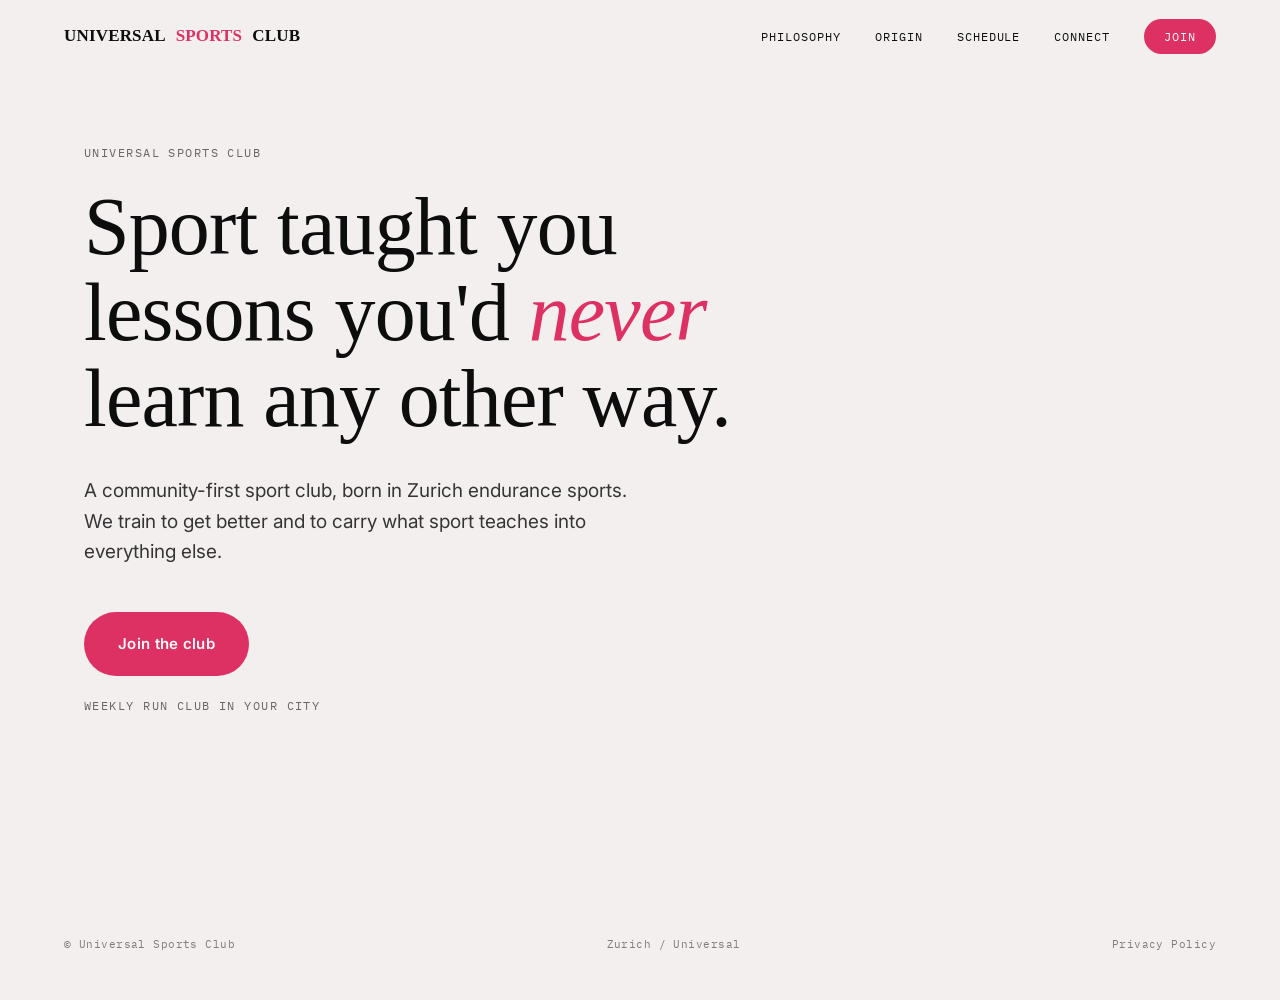
==== commit 1242dcef: "Update index.html" ====
--- a/index.html
+++ b/index.html
@@ -7,7 +7,7 @@
 <meta name="description" content="Universal Sports Club is a community-first sport club to harness the lessons we've learned through sports, which are applicable for every area of life.">
 <link rel="preconnect" href="https://fonts.googleapis.com">
 <link rel="preconnect" href="https://fonts.gstatic.com" crossorigin>
-<link href="https://fonts.googleapis.com/css2?family=Fraunces:ital,opsz,wght@0,9..144,300;0,9..144,500;0,9..144,600;1,9..144,400;1,9..144,500&family=Inter:wght@400;500;600&family=IBM+Plex+Mono:wght@400;500&display=swap" rel="stylesheet">
+<link href="https://fonts.googleapis.com/css2?family=Space+Grotesk:wght@400;500;600;700&family=Inter:wght@400;500;600&family=IBM+Plex+Mono:wght@400;500&display=swap" rel="stylesheet">
 <link rel="stylesheet" href="style.css">
 </head>
 <body>
--- a/style.css
+++ b/style.css
@@ -164,11 +164,11 @@
 
 /* ---------- manifesto ---------- */
 #manifesto{
-  background:var(--ink);
-  color:var(--paper);
+  background:var(--paper);
+  color:var(--ink);
   border-radius:2px;
 }
-#manifesto .eyebrow{color:var(--paper); opacity:0.5;}
+#manifesto .eyebrow{color:var(--ink); opacity:0.5;}
 #manifesto h2{
   font-size:clamp(28px,4vw,52px);
   max-width:20ch;
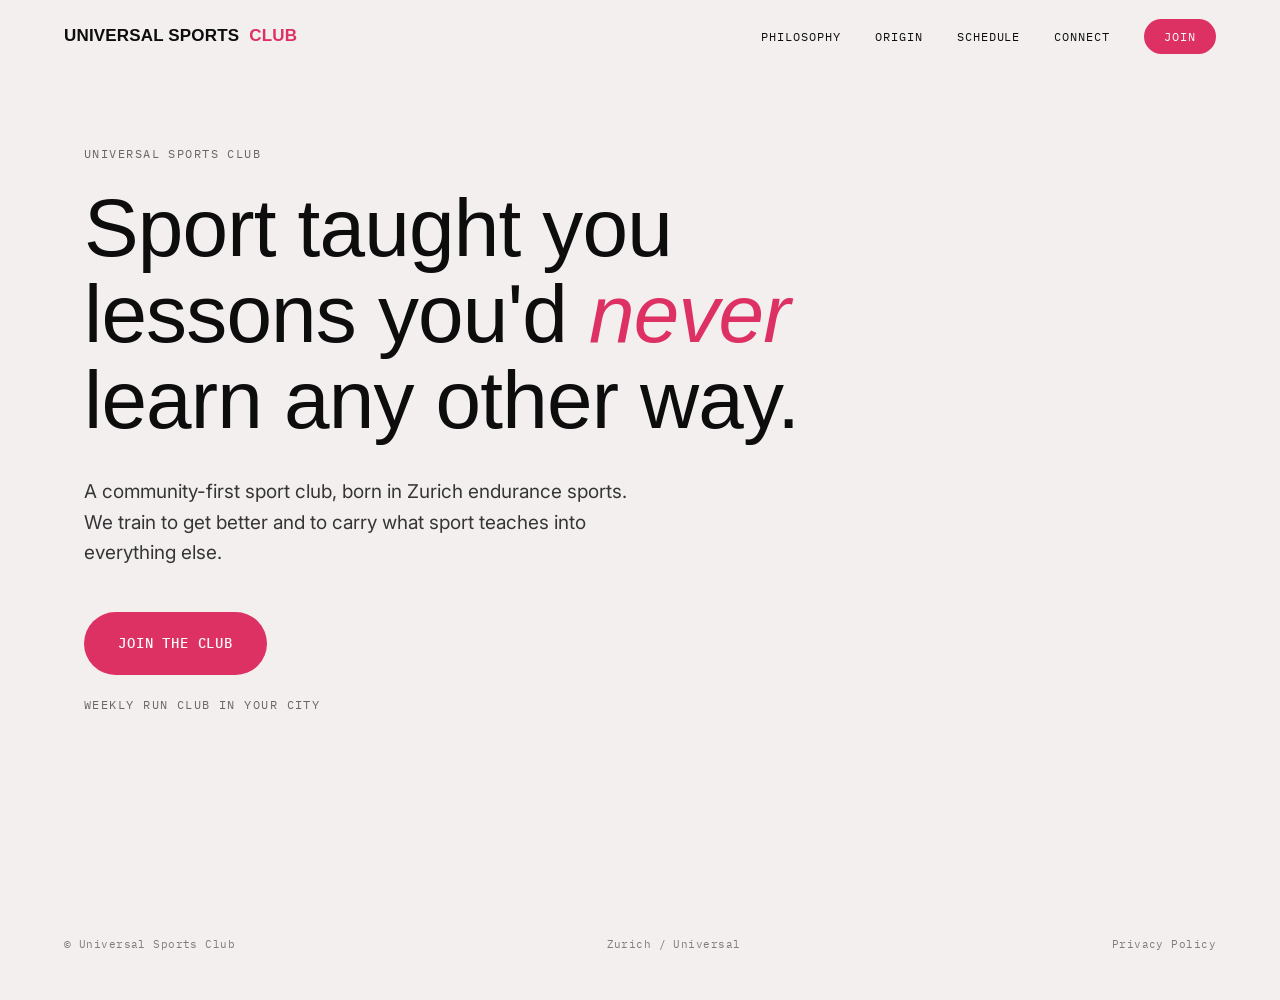
==== commit 24b1fb7e: "Update index.html" ====
--- a/index.html
+++ b/index.html
@@ -13,7 +13,7 @@
 <body>
 
 <header id="site-header">
-  <a href="index.html" class="logo">UNIVERSAL <span>SPORTS</span> CLUB</a>
+  <a href="index.html" class="logo">UNIVERSAL SPORTS <span>CLUB</span></a>
   <nav>
     <ul>
       <li><a href="philosophy.html">Philosophy</a></li>
--- a/style.css
+++ b/style.css
@@ -26,7 +26,7 @@
   opacity:0.6;
 }
 h1,h2,h3{
-  font-family:'Fraunces',serif;
+  font-family:'Space Grotesk', sans-serif;
   font-weight:500;
   line-height:1.05;
   letter-spacing:-0.01em;
@@ -50,7 +50,7 @@
   transform:translateY(-110%);
 }
 .logo{
-  font-family:'Fraunces',serif;
+  font-family:'Space Grotesk', sans-serif;
   font-weight:600;
   font-size:17px;
   letter-spacing:0.01em;
@@ -118,7 +118,7 @@
 }
 #mobile-menu.open{transform:translateY(0);}
 #mobile-menu a{
-  font-family:'Fraunces',serif; font-size:clamp(24px,7vw,32px); font-weight:500;
+  font-family:'Space Grotesk', sans-serif; font-size:clamp(24px,7vw,32px); font-weight:500;
 }
 #mobile-menu a.active{color:var(--ember);}
 #mobile-menu a.nav-cta{
@@ -226,7 +226,7 @@
 }
 .city-row:last-child{border-bottom:1px solid var(--line);}
 .city-row .city{
-  font-family:'Fraunces',serif;
+  font-family:'Space Grotesk', sans-serif;
   font-size:clamp(22px,2.6vw,32px);
 }
 .city-row .status{
@@ -301,8 +301,8 @@
 .btn-hero{
   display:inline-flex; align-items:center; gap:12px;
   background:var(--ember); color:#FAFAFA;
-  font-family:'Inter',sans-serif; font-weight:600;
-  font-size:15px; letter-spacing:0.02em;
+  font-family:'IBM Plex Mono',monospace; font-weight:500;
+  font-size:14px; letter-spacing:0.06em; text-transform:uppercase;
   padding:20px 34px; border-radius:100px;
   width:fit-content;
   transition:gap 0.25s ease, background 0.25s ease, transform 0.15s ease;
